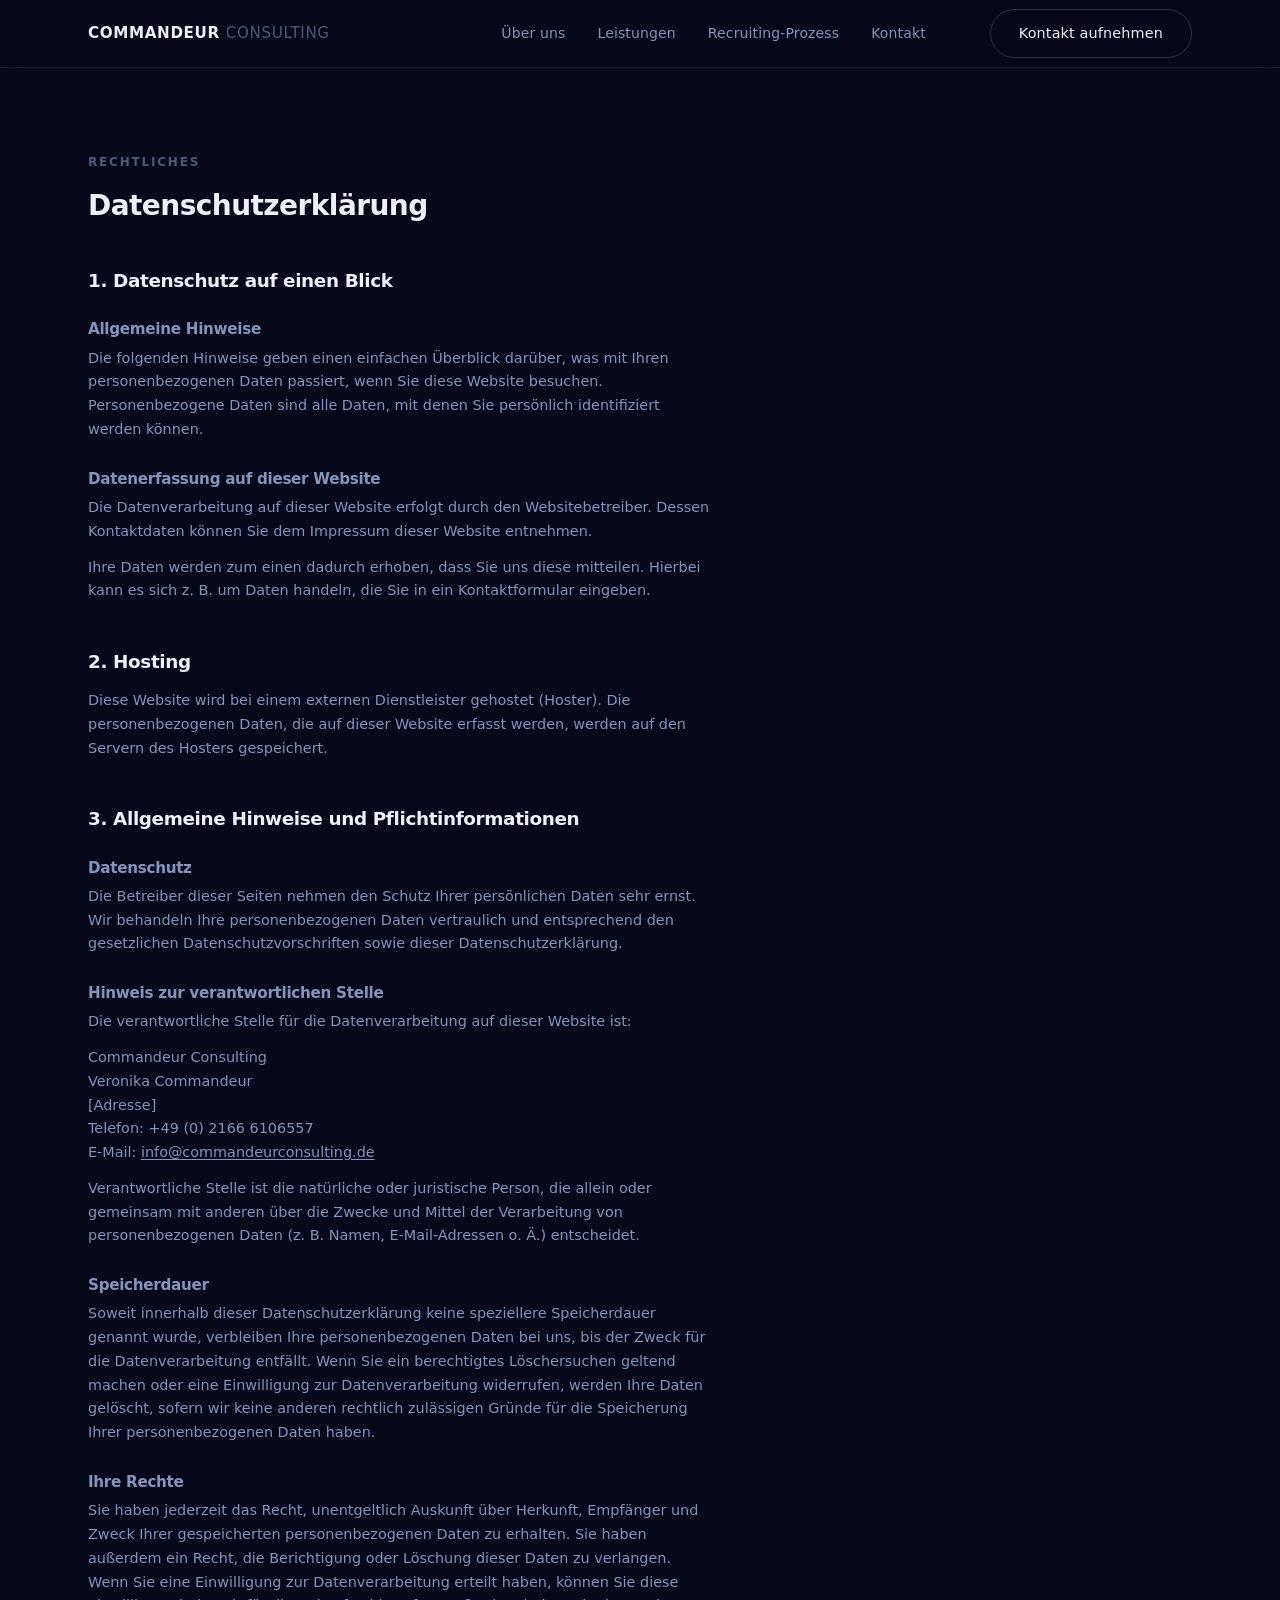
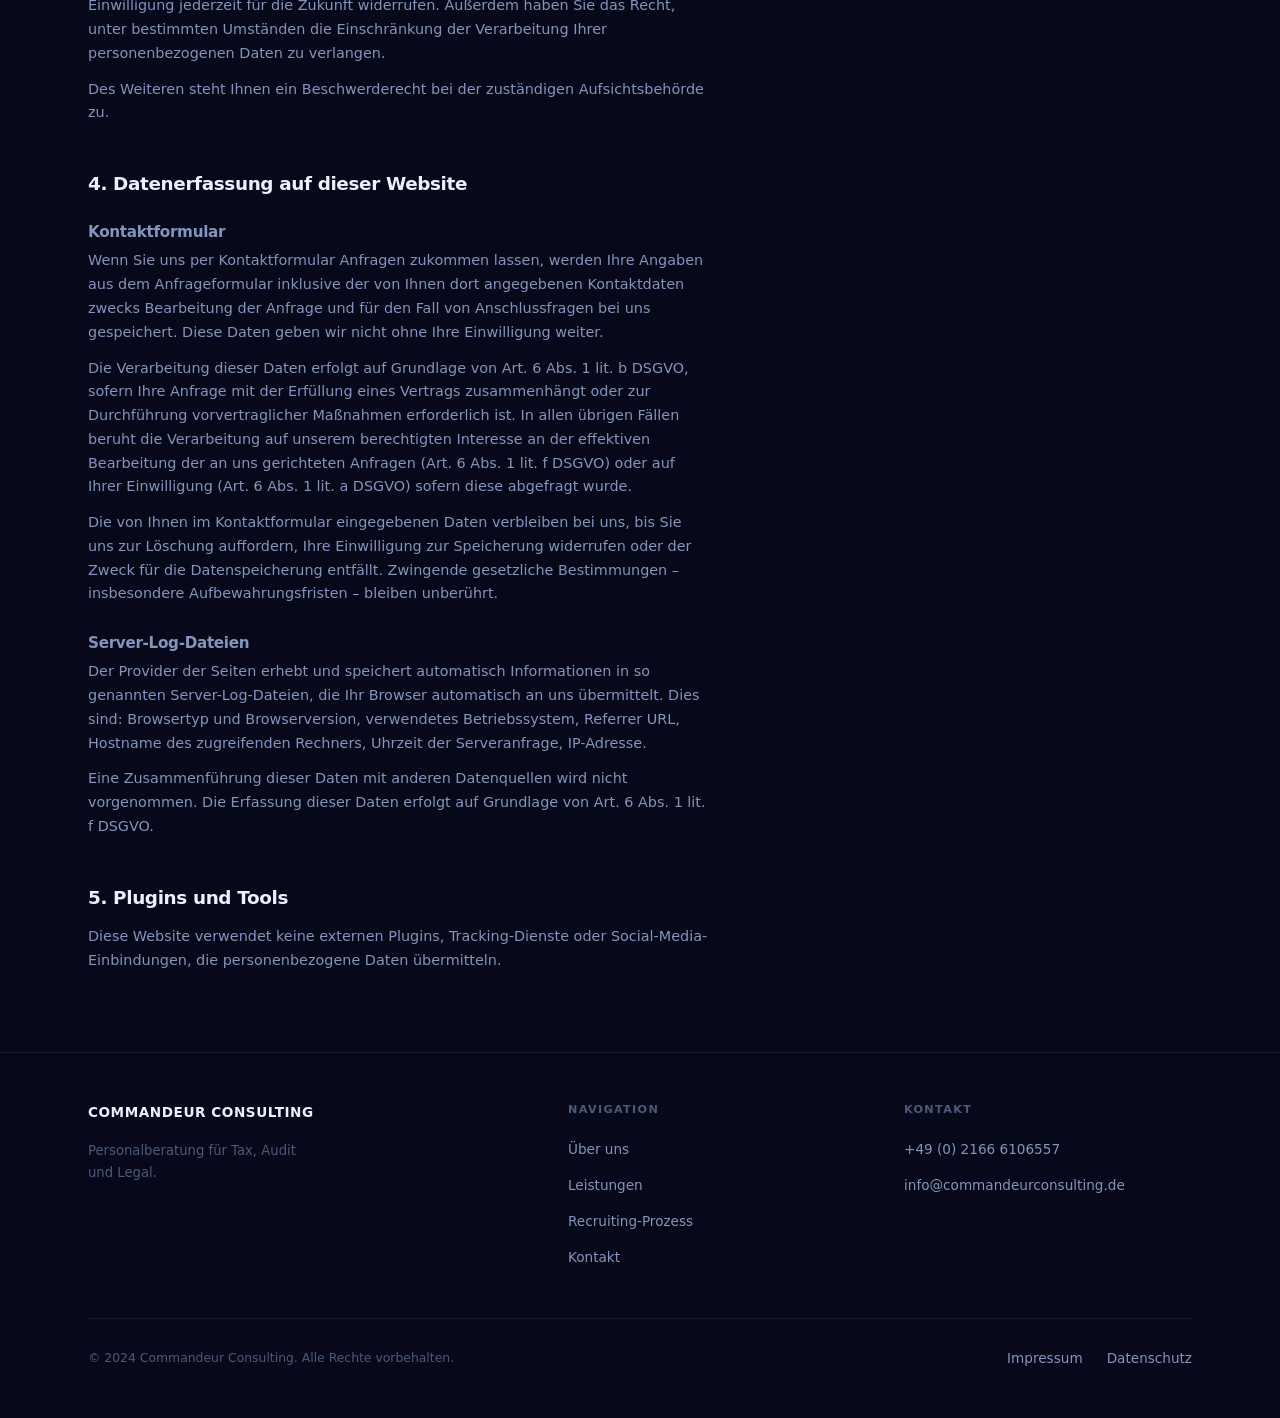
==== pages/datenschutz.html @ 9d3aeefb "build block 1 static website base" ====
<!DOCTYPE html>
<html lang="de">
<head>
  <meta charset="UTF-8">
  <meta name="viewport" content="width=device-width, initial-scale=1.0">
  <title>Datenschutzerklärung – Commandeur Consulting</title>
  <link rel="stylesheet" href="../frontend/css/styles.css">
</head>
<body>

  <!-- Header -->
  <header class="header">
    <div class="container header__inner">
      <a href="../frontend/index.html" class="header__logo">Commandeur <span>Consulting</span></a>
      <nav class="nav" aria-label="Hauptnavigation">
        <ul class="nav__list">
          <li><a href="ueber-uns.html" class="nav__link">Über uns</a></li>
          <li><a href="leistungen.html" class="nav__link">Leistungen</a></li>
          <li><a href="recruiting-prozess.html" class="nav__link">Recruiting-Prozess</a></li>
          <li><a href="kontakt.html" class="nav__link">Kontakt</a></li>
        </ul>
        <a href="kontakt.html" class="btn btn--outline nav__cta">Kontakt aufnehmen</a>
      </nav>
      <button class="burger" aria-label="Navigation öffnen" aria-expanded="false">
        <span class="burger__bar"></span>
        <span class="burger__bar"></span>
        <span class="burger__bar"></span>
      </button>
    </div>
  </header>

  <!-- Mobile Navigation -->
  <div class="mobile-nav" aria-hidden="true">
    <ul class="mobile-nav__list">
      <li><a href="ueber-uns.html" class="mobile-nav__link">Über uns</a></li>
      <li><a href="leistungen.html" class="mobile-nav__link">Leistungen</a></li>
      <li><a href="recruiting-prozess.html" class="mobile-nav__link">Recruiting-Prozess</a></li>
      <li><a href="kontakt.html" class="mobile-nav__link">Kontakt</a></li>
    </ul>
    <a href="kontakt.html" class="btn btn--outline mobile-nav__cta">Kontakt aufnehmen</a>
  </div>

  <main>
    <div class="container">
      <div class="legal-content">
        <span class="kicker">Rechtliches</span>
        <h1 style="font-size: 1.75rem; margin-bottom: var(--sp-lg);">Datenschutzerklärung</h1>

        <h2>1. Datenschutz auf einen Blick</h2>

        <h3>Allgemeine Hinweise</h3>
        <p>Die folgenden Hinweise geben einen einfachen Überblick darüber, was mit Ihren personenbezogenen Daten passiert, wenn Sie diese Website besuchen. Personenbezogene Daten sind alle Daten, mit denen Sie persönlich identifiziert werden können.</p>

        <h3>Datenerfassung auf dieser Website</h3>
        <p>Die Datenverarbeitung auf dieser Website erfolgt durch den Websitebetreiber. Dessen Kontaktdaten können Sie dem Impressum dieser Website entnehmen.</p>
        <p>Ihre Daten werden zum einen dadurch erhoben, dass Sie uns diese mitteilen. Hierbei kann es sich z. B. um Daten handeln, die Sie in ein Kontaktformular eingeben.</p>

        <h2>2. Hosting</h2>
        <p>Diese Website wird bei einem externen Dienstleister gehostet (Hoster). Die personenbezogenen Daten, die auf dieser Website erfasst werden, werden auf den Servern des Hosters gespeichert.</p>

        <h2>3. Allgemeine Hinweise und Pflichtinformationen</h2>

        <h3>Datenschutz</h3>
        <p>Die Betreiber dieser Seiten nehmen den Schutz Ihrer persönlichen Daten sehr ernst. Wir behandeln Ihre personenbezogenen Daten vertraulich und entsprechend den gesetzlichen Datenschutzvorschriften sowie dieser Datenschutzerklärung.</p>

        <h3>Hinweis zur verantwortlichen Stelle</h3>
        <p>Die verantwortliche Stelle für die Datenverarbeitung auf dieser Website ist:</p>
        <p>Commandeur Consulting<br>
        Veronika Commandeur<br>
        [Adresse]<br>
        Telefon: +49 (0) 2166 6106557<br>
        E-Mail: <a href="mailto:info@commandeurconsulting.de">info@commandeurconsulting.de</a></p>
        <p>Verantwortliche Stelle ist die natürliche oder juristische Person, die allein oder gemeinsam mit anderen über die Zwecke und Mittel der Verarbeitung von personenbezogenen Daten (z. B. Namen, E-Mail-Adressen o. Ä.) entscheidet.</p>

        <h3>Speicherdauer</h3>
        <p>Soweit innerhalb dieser Datenschutzerklärung keine speziellere Speicherdauer genannt wurde, verbleiben Ihre personenbezogenen Daten bei uns, bis der Zweck für die Datenverarbeitung entfällt. Wenn Sie ein berechtigtes Löschersuchen geltend machen oder eine Einwilligung zur Datenverarbeitung widerrufen, werden Ihre Daten gelöscht, sofern wir keine anderen rechtlich zulässigen Gründe für die Speicherung Ihrer personenbezogenen Daten haben.</p>

        <h3>Ihre Rechte</h3>
        <p>Sie haben jederzeit das Recht, unentgeltlich Auskunft über Herkunft, Empfänger und Zweck Ihrer gespeicherten personenbezogenen Daten zu erhalten. Sie haben außerdem ein Recht, die Berichtigung oder Löschung dieser Daten zu verlangen. Wenn Sie eine Einwilligung zur Datenverarbeitung erteilt haben, können Sie diese Einwilligung jederzeit für die Zukunft widerrufen. Außerdem haben Sie das Recht, unter bestimmten Umständen die Einschränkung der Verarbeitung Ihrer personenbezogenen Daten zu verlangen.</p>
        <p>Des Weiteren steht Ihnen ein Beschwerderecht bei der zuständigen Aufsichtsbehörde zu.</p>

        <h2>4. Datenerfassung auf dieser Website</h2>

        <h3>Kontaktformular</h3>
        <p>Wenn Sie uns per Kontaktformular Anfragen zukommen lassen, werden Ihre Angaben aus dem Anfrageformular inklusive der von Ihnen dort angegebenen Kontaktdaten zwecks Bearbeitung der Anfrage und für den Fall von Anschlussfragen bei uns gespeichert. Diese Daten geben wir nicht ohne Ihre Einwilligung weiter.</p>
        <p>Die Verarbeitung dieser Daten erfolgt auf Grundlage von Art. 6 Abs. 1 lit. b DSGVO, sofern Ihre Anfrage mit der Erfüllung eines Vertrags zusammenhängt oder zur Durchführung vorvertraglicher Maßnahmen erforderlich ist. In allen übrigen Fällen beruht die Verarbeitung auf unserem berechtigten Interesse an der effektiven Bearbeitung der an uns gerichteten Anfragen (Art. 6 Abs. 1 lit. f DSGVO) oder auf Ihrer Einwilligung (Art. 6 Abs. 1 lit. a DSGVO) sofern diese abgefragt wurde.</p>
        <p>Die von Ihnen im Kontaktformular eingegebenen Daten verbleiben bei uns, bis Sie uns zur Löschung auffordern, Ihre Einwilligung zur Speicherung widerrufen oder der Zweck für die Datenspeicherung entfällt. Zwingende gesetzliche Bestimmungen – insbesondere Aufbewahrungsfristen – bleiben unberührt.</p>

        <h3>Server-Log-Dateien</h3>
        <p>Der Provider der Seiten erhebt und speichert automatisch Informationen in so genannten Server-Log-Dateien, die Ihr Browser automatisch an uns übermittelt. Dies sind: Browsertyp und Browserversion, verwendetes Betriebssystem, Referrer URL, Hostname des zugreifenden Rechners, Uhrzeit der Serveranfrage, IP-Adresse.</p>
        <p>Eine Zusammenführung dieser Daten mit anderen Datenquellen wird nicht vorgenommen. Die Erfassung dieser Daten erfolgt auf Grundlage von Art. 6 Abs. 1 lit. f DSGVO.</p>

        <h2>5. Plugins und Tools</h2>
        <p>Diese Website verwendet keine externen Plugins, Tracking-Dienste oder Social-Media-Einbindungen, die personenbezogene Daten übermitteln.</p>
      </div>
    </div>
  </main>

  <!-- Footer -->
  <footer class="footer">
    <div class="container">
      <div class="footer__inner">
        <div>
          <span class="footer__brand">Commandeur Consulting</span>
          <p class="footer__tagline">Personalberatung für Tax, Audit und Legal.</p>
        </div>
        <div>
          <p class="footer__heading">Navigation</p>
          <ul class="footer__links">
            <li><a href="ueber-uns.html" class="footer__link">Über uns</a></li>
            <li><a href="leistungen.html" class="footer__link">Leistungen</a></li>
            <li><a href="recruiting-prozess.html" class="footer__link">Recruiting-Prozess</a></li>
            <li><a href="kontakt.html" class="footer__link">Kontakt</a></li>
          </ul>
        </div>
        <div>
          <p class="footer__heading">Kontakt</p>
          <ul class="footer__links">
            <li><a href="tel:+4921666106557" class="footer__link">+49 (0) 2166 6106557</a></li>
            <li><a href="mailto:info@commandeurconsulting.de" class="footer__link">info@commandeurconsulting.de</a></li>
          </ul>
        </div>
      </div>
      <div class="footer__bottom">
        <p class="footer__copy">&copy; 2024 Commandeur Consulting. Alle Rechte vorbehalten.</p>
        <nav class="footer__legal" aria-label="Rechtliches">
          <a href="impressum.html" class="footer__link">Impressum</a>
          <a href="datenschutz.html" class="footer__link">Datenschutz</a>
        </nav>
      </div>
    </div>
  </footer>

  <script src="../frontend/js/main.js"></script>
</body>
</html>
---- frontend/css/styles.css ----
/* ============================================================
   COMMANDEUR CONSULTING – Design System
   ============================================================ */

/* 1. Variables
   ============================================================ */
:root {
  /* Colors */
  --bg-base:       #07091a;
  --bg-surface:    #0c1025;
  --bg-elevated:   #111730;
  --border:        rgba(255, 255, 255, 0.07);
  --border-hover:  rgba(255, 255, 255, 0.16);
  --accent:        #1b3870;
  --accent-mid:    #22468a;
  --text-primary:  #ecf0fa;
  --text-secondary:#8494bb;
  --text-muted:    #4c5a7a;

  /* Typography */
  --font: -apple-system, BlinkMacSystemFont, 'Segoe UI', system-ui, Arial, sans-serif;

  /* Spacing */
  --sp-xs:   0.5rem;
  --sp-sm:   1rem;
  --sp-md:   1.75rem;
  --sp-lg:   3rem;
  --sp-xl:   5rem;
  --sp-2xl:  8rem;

  /* Layout */
  --container: 1160px;
  --header-h:  68px;

  /* Radius */
  --r-pill: 100px;
  --r-sm:   4px;
  --r-md:   8px;
  --r-lg:   14px;

  /* Transitions */
  --tr: 180ms ease;
}

/* 2. Reset
   ============================================================ */
*, *::before, *::after {
  box-sizing: border-box;
  margin: 0;
  padding: 0;
}

html {
  scroll-behavior: smooth;
  -webkit-text-size-adjust: 100%;
}

body {
  font-family: var(--font);
  font-size: 1rem;
  line-height: 1.65;
  background: var(--bg-base);
  color: var(--text-primary);
  -webkit-font-smoothing: antialiased;
  min-height: 100vh;
}

img, svg { display: block; max-width: 100%; }
a { color: inherit; text-decoration: none; }
ul, ol { list-style: none; }
button { cursor: pointer; font-family: inherit; }
input, textarea, select { font-family: inherit; }

/* 3. Typography
   ============================================================ */
h1, h2, h3, h4 {
  line-height: 1.2;
  font-weight: 600;
  letter-spacing: -0.02em;
  color: var(--text-primary);
}

h1 { font-size: clamp(2rem, 5vw, 3.25rem); }
h2 { font-size: clamp(1.5rem, 3.5vw, 2.25rem); }
h3 { font-size: clamp(1.1rem, 2vw, 1.35rem); }
h4 { font-size: 1rem; font-weight: 600; }

p {
  color: var(--text-secondary);
  max-width: 68ch;
}

.kicker {
  display: inline-block;
  font-size: 0.75rem;
  font-weight: 600;
  letter-spacing: 0.15em;
  text-transform: uppercase;
  color: var(--text-muted);
  margin-bottom: var(--sp-sm);
}

.lead {
  font-size: 1.1rem;
  line-height: 1.7;
  color: var(--text-secondary);
}

/* 4. Layout
   ============================================================ */
.container {
  width: 100%;
  max-width: var(--container);
  margin-inline: auto;
  padding-inline: var(--sp-md);
}

.section {
  padding-block: var(--sp-xl);
}

.section--lg {
  padding-block: var(--sp-2xl);
}

/* 5. Buttons
   ============================================================ */
.btn {
  display: inline-flex;
  align-items: center;
  gap: 0.5rem;
  padding: 0.75rem 1.75rem;
  border-radius: var(--r-pill);
  font-size: 0.9rem;
  font-weight: 500;
  letter-spacing: 0.01em;
  transition: background var(--tr), border-color var(--tr), color var(--tr), opacity var(--tr);
  white-space: nowrap;
}

.btn--primary {
  background: var(--text-primary);
  color: var(--bg-base);
  border: 1px solid transparent;
}

.btn--primary:hover {
  background: #fff;
  opacity: 0.9;
}

.btn--outline {
  background: transparent;
  color: var(--text-primary);
  border: 1px solid var(--border-hover);
}

.btn--outline:hover {
  border-color: var(--text-primary);
  background: rgba(255, 255, 255, 0.04);
}

/* 6. Header & Navigation
   ============================================================ */
.header {
  position: sticky;
  top: 0;
  z-index: 100;
  height: var(--header-h);
  background: rgba(7, 9, 26, 0.92);
  backdrop-filter: blur(12px);
  -webkit-backdrop-filter: blur(12px);
  border-bottom: 1px solid var(--border);
}

.header__inner {
  display: flex;
  align-items: center;
  justify-content: space-between;
  height: 100%;
}

.header__logo {
  font-size: 0.95rem;
  font-weight: 600;
  letter-spacing: 0.04em;
  color: var(--text-primary);
  text-transform: uppercase;
  flex-shrink: 0;
}

.header__logo span {
  color: var(--text-muted);
  font-weight: 400;
}

.nav {
  display: flex;
  align-items: center;
  gap: var(--sp-lg);
}

.nav__list {
  display: flex;
  align-items: center;
  gap: 2rem;
}

.nav__link {
  font-size: 0.875rem;
  font-weight: 400;
  color: var(--text-secondary);
  letter-spacing: 0.01em;
  transition: color var(--tr);
}

.nav__link:hover,
.nav__link.active {
  color: var(--text-primary);
}

.nav__cta {
  margin-left: var(--sp-sm);
}

/* 7. Burger Menu
   ============================================================ */
.burger {
  display: none;
  flex-direction: column;
  justify-content: center;
  align-items: center;
  gap: 5px;
  width: 40px;
  height: 40px;
  background: none;
  border: none;
  padding: 0;
  z-index: 110;
}

.burger__bar {
  display: block;
  width: 22px;
  height: 1.5px;
  background: var(--text-primary);
  transition: transform var(--tr), opacity var(--tr);
  transform-origin: center;
}

.burger.is-open .burger__bar:nth-child(1) {
  transform: translateY(6.5px) rotate(45deg);
}
.burger.is-open .burger__bar:nth-child(2) {
  opacity: 0;
}
.burger.is-open .burger__bar:nth-child(3) {
  transform: translateY(-6.5px) rotate(-45deg);
}

/* Mobile overlay nav */
.mobile-nav {
  display: none;
  position: fixed;
  inset: 0;
  z-index: 105;
  background: var(--bg-base);
  padding-top: var(--header-h);
  flex-direction: column;
  align-items: center;
  justify-content: center;
  gap: var(--sp-md);
}

.mobile-nav.is-open {
  display: flex;
}

.mobile-nav__list {
  display: flex;
  flex-direction: column;
  align-items: center;
  gap: var(--sp-md);
}

.mobile-nav__link {
  font-size: 1.5rem;
  font-weight: 500;
  color: var(--text-secondary);
  letter-spacing: -0.01em;
  transition: color var(--tr);
}

.mobile-nav__link:hover {
  color: var(--text-primary);
}

.mobile-nav__cta {
  margin-top: var(--sp-md);
}

/* 8. Hero
   ============================================================ */
.hero {
  padding-block: var(--sp-2xl);
}

.hero__inner {
  max-width: 860px;
}

.hero__h1 {
  margin-bottom: var(--sp-md);
}

.hero__text {
  margin-bottom: var(--sp-lg);
  font-size: 1.05rem;
  line-height: 1.75;
}

.hero__actions {
  display: flex;
  flex-wrap: wrap;
  gap: var(--sp-sm);
}

/* Hero – page variant (smaller) */
.hero--page {
  padding-block: var(--sp-xl);
  border-bottom: 1px solid var(--border);
}

.hero--page .hero__h1 {
  font-size: clamp(1.75rem, 4vw, 2.75rem);
}

/* 9. Cards
   ============================================================ */
.cards {
  display: grid;
  grid-template-columns: repeat(auto-fit, minmax(240px, 1fr));
  gap: 1.25rem;
}

.card {
  background: var(--bg-surface);
  border: 1px solid var(--border);
  border-radius: var(--r-lg);
  padding: var(--sp-md) var(--sp-md) calc(var(--sp-md) + 0.5rem);
  transition: border-color var(--tr), background var(--tr);
}

.card:hover {
  border-color: var(--border-hover);
  background: var(--bg-elevated);
}

.card__label {
  font-size: 0.7rem;
  font-weight: 700;
  letter-spacing: 0.15em;
  text-transform: uppercase;
  color: var(--text-muted);
  margin-bottom: 0.75rem;
}

.card__title {
  font-size: 1.05rem;
  font-weight: 600;
  color: var(--text-primary);
  line-height: 1.3;
}

.card__text {
  margin-top: 0.6rem;
  font-size: 0.875rem;
  color: var(--text-secondary);
  max-width: none;
}

/* 10. Statement / Explain Block
   ============================================================ */
.statement {
  background: var(--bg-surface);
  border-top: 1px solid var(--border);
  border-bottom: 1px solid var(--border);
}

.statement__inner {
  max-width: 780px;
}

.statement__quote {
  font-size: clamp(1.15rem, 2.5vw, 1.5rem);
  line-height: 1.65;
  font-weight: 400;
  color: var(--text-secondary);
  border-left: 2px solid var(--accent-mid);
  padding-left: var(--sp-md);
}

/* 11. Contact / Form Section
   ============================================================ */
.contact-section {
  background: var(--bg-surface);
  border-top: 1px solid var(--border);
}

.contact-grid {
  display: grid;
  grid-template-columns: 1fr 1.6fr;
  gap: var(--sp-xl);
  align-items: start;
}

.contact-info__heading {
  margin-bottom: var(--sp-sm);
}

.contact-info__text {
  margin-bottom: var(--sp-lg);
}

.contact-data {
  display: flex;
  flex-direction: column;
  gap: 0.75rem;
  margin-bottom: var(--sp-lg);
}

.contact-data__item {
  display: flex;
  flex-direction: column;
  gap: 0.2rem;
}

.contact-data__label {
  font-size: 0.7rem;
  font-weight: 700;
  letter-spacing: 0.12em;
  text-transform: uppercase;
  color: var(--text-muted);
}

.contact-data__value {
  font-size: 0.95rem;
  color: var(--text-secondary);
}

.contact-data__value a:hover {
  color: var(--text-primary);
}

/* 12. Form
   ============================================================ */
.form {
  display: flex;
  flex-direction: column;
  gap: 1rem;
}

.form__row {
  display: grid;
  grid-template-columns: 1fr 1fr;
  gap: 1rem;
}

.form__group {
  display: flex;
  flex-direction: column;
  gap: 0.35rem;
}

.form__label {
  font-size: 0.8rem;
  font-weight: 500;
  color: var(--text-muted);
  letter-spacing: 0.03em;
}

.form__label .req {
  color: var(--text-muted);
  margin-left: 2px;
}

.form__input,
.form__select,
.form__textarea {
  background: var(--bg-elevated);
  border: 1px solid var(--border);
  border-radius: var(--r-md);
  padding: 0.7rem 0.9rem;
  color: var(--text-primary);
  font-size: 0.9rem;
  transition: border-color var(--tr), background var(--tr);
  outline: none;
  width: 100%;
}

.form__input::placeholder,
.form__textarea::placeholder {
  color: var(--text-muted);
}

.form__input:focus,
.form__select:focus,
.form__textarea:focus {
  border-color: var(--border-hover);
  background: var(--bg-surface);
}

.form__input.error,
.form__select.error,
.form__textarea.error {
  border-color: rgba(220, 80, 80, 0.5);
}

.form__select {
  appearance: none;
  -webkit-appearance: none;
  background-image: url("data:image/svg+xml,%3Csvg xmlns='http://www.w3.org/2000/svg' width='12' height='8' viewBox='0 0 12 8'%3E%3Cpath d='M1 1l5 5 5-5' stroke='%234c5a7a' stroke-width='1.5' fill='none' stroke-linecap='round'/%3E%3C/svg%3E");
  background-repeat: no-repeat;
  background-position: right 0.9rem center;
  padding-right: 2.2rem;
  cursor: pointer;
}

.form__select option {
  background: var(--bg-elevated);
  color: var(--text-primary);
}

.form__textarea {
  resize: vertical;
  min-height: 130px;
}

.form__file-wrapper {
  position: relative;
}

.form__file-label {
  display: flex;
  align-items: center;
  gap: 0.6rem;
  background: var(--bg-elevated);
  border: 1px solid var(--border);
  border-radius: var(--r-md);
  padding: 0.7rem 0.9rem;
  font-size: 0.875rem;
  color: var(--text-muted);
  cursor: pointer;
  transition: border-color var(--tr);
}

.form__file-label:hover {
  border-color: var(--border-hover);
  color: var(--text-secondary);
}

.form__file {
  position: absolute;
  inset: 0;
  opacity: 0;
  cursor: pointer;
  width: 100%;
}

.form__file-name {
  font-size: 0.8rem;
  color: var(--text-muted);
  margin-top: 0.3rem;
  padding-left: 0.2rem;
}

.form__checkbox-group {
  display: flex;
  align-items: flex-start;
  gap: 0.75rem;
}

.form__checkbox {
  width: 16px;
  height: 16px;
  flex-shrink: 0;
  margin-top: 2px;
  accent-color: var(--accent-mid);
  cursor: pointer;
}

.form__checkbox-label {
  font-size: 0.825rem;
  color: var(--text-muted);
  line-height: 1.5;
}

.form__checkbox-label a {
  color: var(--text-secondary);
  text-decoration: underline;
  text-underline-offset: 2px;
}

.form__checkbox-label a:hover {
  color: var(--text-primary);
}

.form__error-msg {
  font-size: 0.75rem;
  color: rgba(220, 80, 80, 0.85);
  display: none;
}

.form__error-msg.visible {
  display: block;
}

.form__submit {
  align-self: flex-start;
  margin-top: 0.5rem;
}

/* 13. Footer
   ============================================================ */
.footer {
  border-top: 1px solid var(--border);
  padding-block: var(--sp-lg);
}

.footer__inner {
  display: grid;
  grid-template-columns: 1.5fr 1fr 1fr;
  gap: var(--sp-lg);
  padding-bottom: var(--sp-lg);
  border-bottom: 1px solid var(--border);
}

.footer__brand {
  font-size: 0.85rem;
  font-weight: 600;
  letter-spacing: 0.04em;
  text-transform: uppercase;
  color: var(--text-primary);
  margin-bottom: var(--sp-sm);
  display: block;
}

.footer__tagline {
  font-size: 0.825rem;
  color: var(--text-muted);
  max-width: 28ch;
}

.footer__heading {
  font-size: 0.7rem;
  font-weight: 700;
  letter-spacing: 0.12em;
  text-transform: uppercase;
  color: var(--text-muted);
  margin-bottom: 1rem;
}

.footer__links {
  display: flex;
  flex-direction: column;
  gap: 0.6rem;
}

.footer__link {
  font-size: 0.85rem;
  color: var(--text-secondary);
  transition: color var(--tr);
}

.footer__link:hover {
  color: var(--text-primary);
}

.footer__bottom {
  display: flex;
  align-items: center;
  justify-content: space-between;
  flex-wrap: wrap;
  gap: var(--sp-sm);
  padding-top: var(--sp-md);
}

.footer__copy {
  font-size: 0.775rem;
  color: var(--text-muted);
  max-width: none;
}

.footer__legal {
  display: flex;
  gap: 1.5rem;
}

/* 14. Page sections
   ============================================================ */

/* Über uns */
.about-statement {
  padding: var(--sp-xl) 0;
  border-bottom: 1px solid var(--border);
}

.about-statement__text {
  font-size: clamp(1.15rem, 2vw, 1.4rem);
  font-weight: 400;
  color: var(--text-secondary);
  line-height: 1.7;
  max-width: 72ch;
  border-left: 2px solid var(--accent-mid);
  padding-left: var(--sp-md);
}

.about-principles {
  display: grid;
  grid-template-columns: repeat(auto-fit, minmax(180px, 1fr));
  gap: 1px;
  background: var(--border);
  border: 1px solid var(--border);
  border-radius: var(--r-lg);
  overflow: hidden;
  margin-top: var(--sp-lg);
}

.principle {
  background: var(--bg-surface);
  padding: var(--sp-md);
  transition: background var(--tr);
}

.principle:hover {
  background: var(--bg-elevated);
}

.principle__num {
  font-size: 0.7rem;
  font-weight: 700;
  letter-spacing: 0.1em;
  color: var(--text-muted);
  margin-bottom: 0.5rem;
}

.principle__title {
  font-size: 0.95rem;
  font-weight: 600;
  color: var(--text-primary);
}

.about-person {
  display: grid;
  grid-template-columns: 1fr 1fr;
  gap: var(--sp-xl);
  align-items: center;
}

.about-closing {
  background: var(--bg-surface);
  border-top: 1px solid var(--border);
  border-bottom: 1px solid var(--border);
  padding-block: var(--sp-xl);
  text-align: center;
}

.about-closing__quote {
  font-size: clamp(1.3rem, 2.5vw, 1.75rem);
  font-weight: 500;
  color: var(--text-secondary);
  font-style: italic;
  letter-spacing: -0.01em;
}

/* Leistungen */
.leistungen-intro {
  border-bottom: 1px solid var(--border);
  padding-bottom: var(--sp-xl);
}

.leistungen-leit {
  display: grid;
  grid-template-columns: repeat(3, 1fr);
  gap: 1.25rem;
  margin-top: var(--sp-lg);
}

.leit-card {
  background: var(--bg-elevated);
  border: 1px solid var(--border);
  border-radius: var(--r-lg);
  padding: var(--sp-md);
}

.leit-card__num {
  font-size: 0.7rem;
  font-weight: 700;
  letter-spacing: 0.15em;
  text-transform: uppercase;
  color: var(--text-muted);
  margin-bottom: 0.75rem;
}

.leit-card__title {
  font-size: 1rem;
  font-weight: 600;
  color: var(--text-primary);
}

.leistungen-detail {
  border-bottom: 1px solid var(--border);
  padding-block: var(--sp-xl);
}

.detail-block {
  display: grid;
  grid-template-columns: 280px 1fr;
  gap: var(--sp-lg);
  padding-block: var(--sp-lg);
  border-bottom: 1px solid var(--border);
}

.detail-block:first-child {
  padding-top: 0;
}

.detail-block:last-child {
  border-bottom: none;
  padding-bottom: 0;
}

.detail-block__title {
  font-size: 1rem;
  font-weight: 600;
  color: var(--text-primary);
}

.detail-block__text {
  font-size: 0.9rem;
  color: var(--text-secondary);
  line-height: 1.7;
}

/* Recruiting process */
.process-list {
  display: flex;
  flex-direction: column;
  gap: 0;
  margin-top: var(--sp-lg);
}

.process-step {
  display: grid;
  grid-template-columns: 80px 1fr;
  gap: var(--sp-md);
  padding-block: var(--sp-md);
  border-bottom: 1px solid var(--border);
  transition: background var(--tr);
}

.process-step:first-child {
  border-top: 1px solid var(--border);
}

.process-step:hover {
  background: rgba(255,255,255,0.015);
}

.process-step__num {
  font-size: 2rem;
  font-weight: 700;
  color: var(--bg-elevated);
  letter-spacing: -0.05em;
  line-height: 1;
  padding-top: 0.2rem;
}

.process-step__title {
  font-size: 1rem;
  font-weight: 600;
  color: var(--text-primary);
  margin-bottom: 0.3rem;
}

.process-step__text {
  font-size: 0.875rem;
  color: var(--text-secondary);
}

/* CTA section */
.cta-section {
  border-top: 1px solid var(--border);
  padding-block: var(--sp-xl);
  text-align: center;
}

.cta-section__heading {
  margin-bottom: var(--sp-md);
}

.cta-section__text {
  margin: 0 auto var(--sp-lg);
  font-size: 1rem;
}

/* 15. Legal pages
   ============================================================ */
.legal-content {
  max-width: 740px;
  padding-block: var(--sp-xl);
}

.legal-content h2 {
  font-size: 1.15rem;
  font-weight: 600;
  margin-top: var(--sp-lg);
  margin-bottom: var(--sp-sm);
  color: var(--text-primary);
}

.legal-content h2:first-child {
  margin-top: 0;
}

.legal-content h3 {
  font-size: 0.95rem;
  font-weight: 600;
  margin-top: var(--sp-md);
  margin-bottom: 0.5rem;
  color: var(--text-secondary);
}

.legal-content p {
  font-size: 0.9rem;
  color: var(--text-secondary);
  margin-bottom: 0.75rem;
}

.legal-content p:last-child {
  margin-bottom: 0;
}

.legal-content a {
  color: var(--text-secondary);
  text-decoration: underline;
  text-underline-offset: 2px;
}

.legal-content a:hover {
  color: var(--text-primary);
}

/* 16. Utilities
   ============================================================ */
.divider {
  height: 1px;
  background: var(--border);
  border: none;
  margin: 0;
}

.text-muted { color: var(--text-muted); }
.text-secondary { color: var(--text-secondary); }
.mt-sm { margin-top: var(--sp-sm); }
.mt-md { margin-top: var(--sp-md); }
.mt-lg { margin-top: var(--sp-lg); }

/* 17. Responsive
   ============================================================ */
@media (max-width: 900px) {
  .nav__list,
  .nav__cta {
    display: none;
  }

  .burger {
    display: flex;
  }

  .contact-grid {
    grid-template-columns: 1fr;
    gap: var(--sp-lg);
  }

  .footer__inner {
    grid-template-columns: 1fr 1fr;
  }

  .footer__inner > *:first-child {
    grid-column: 1 / -1;
  }

  .leistungen-leit {
    grid-template-columns: 1fr;
  }

  .about-person {
    grid-template-columns: 1fr;
  }

  .detail-block {
    grid-template-columns: 1fr;
    gap: var(--sp-sm);
  }
}

@media (max-width: 640px) {
  :root {
    --sp-xl:  3.5rem;
    --sp-2xl: 5rem;
  }

  .cards {
    grid-template-columns: 1fr;
  }

  .form__row {
    grid-template-columns: 1fr;
  }

  .footer__inner {
    grid-template-columns: 1fr;
  }

  .footer__inner > *:first-child {
    grid-column: auto;
  }

  .footer__bottom {
    flex-direction: column;
    align-items: flex-start;
  }

  .about-principles {
    grid-template-columns: 1fr 1fr;
  }

  .process-step {
    grid-template-columns: 56px 1fr;
  }

  .process-step__num {
    font-size: 1.5rem;
  }

  .cta-section {
    text-align: left;
  }

  .cta-section__text {
    margin-inline: 0;
  }
}
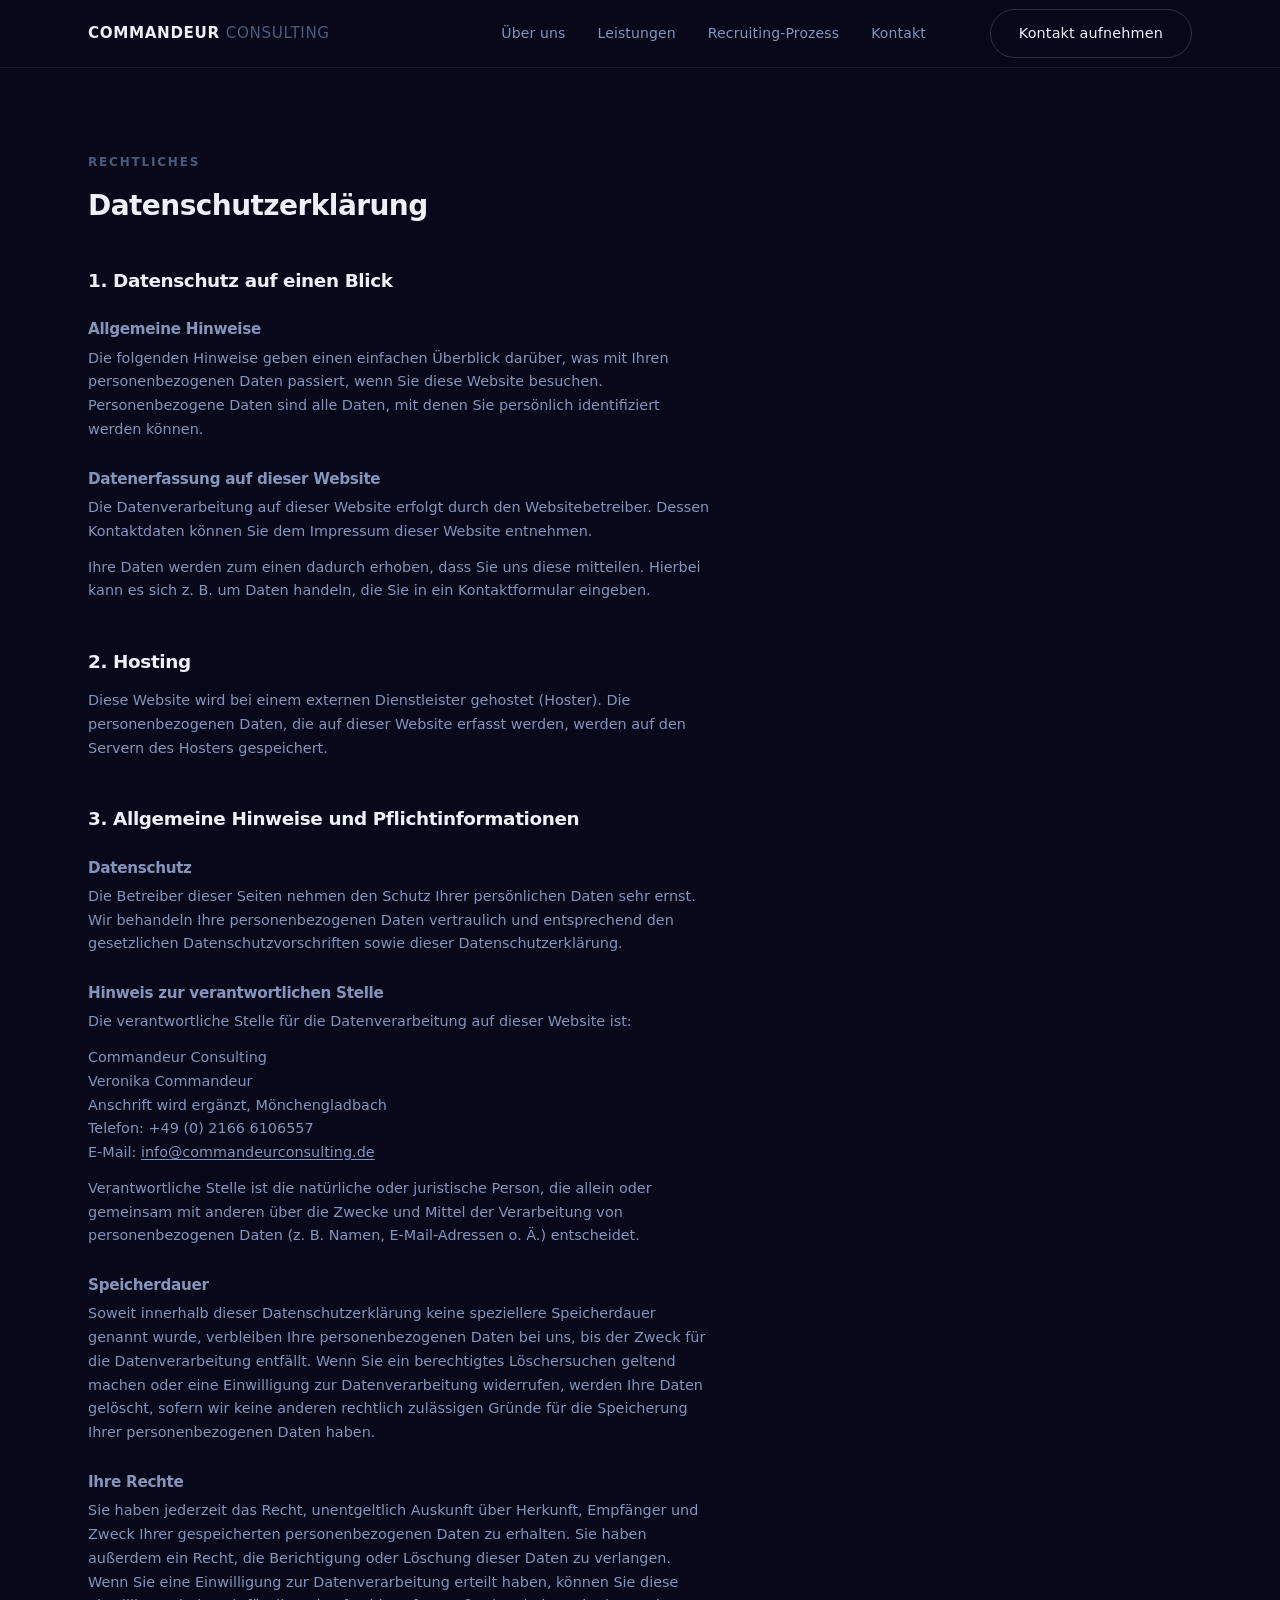
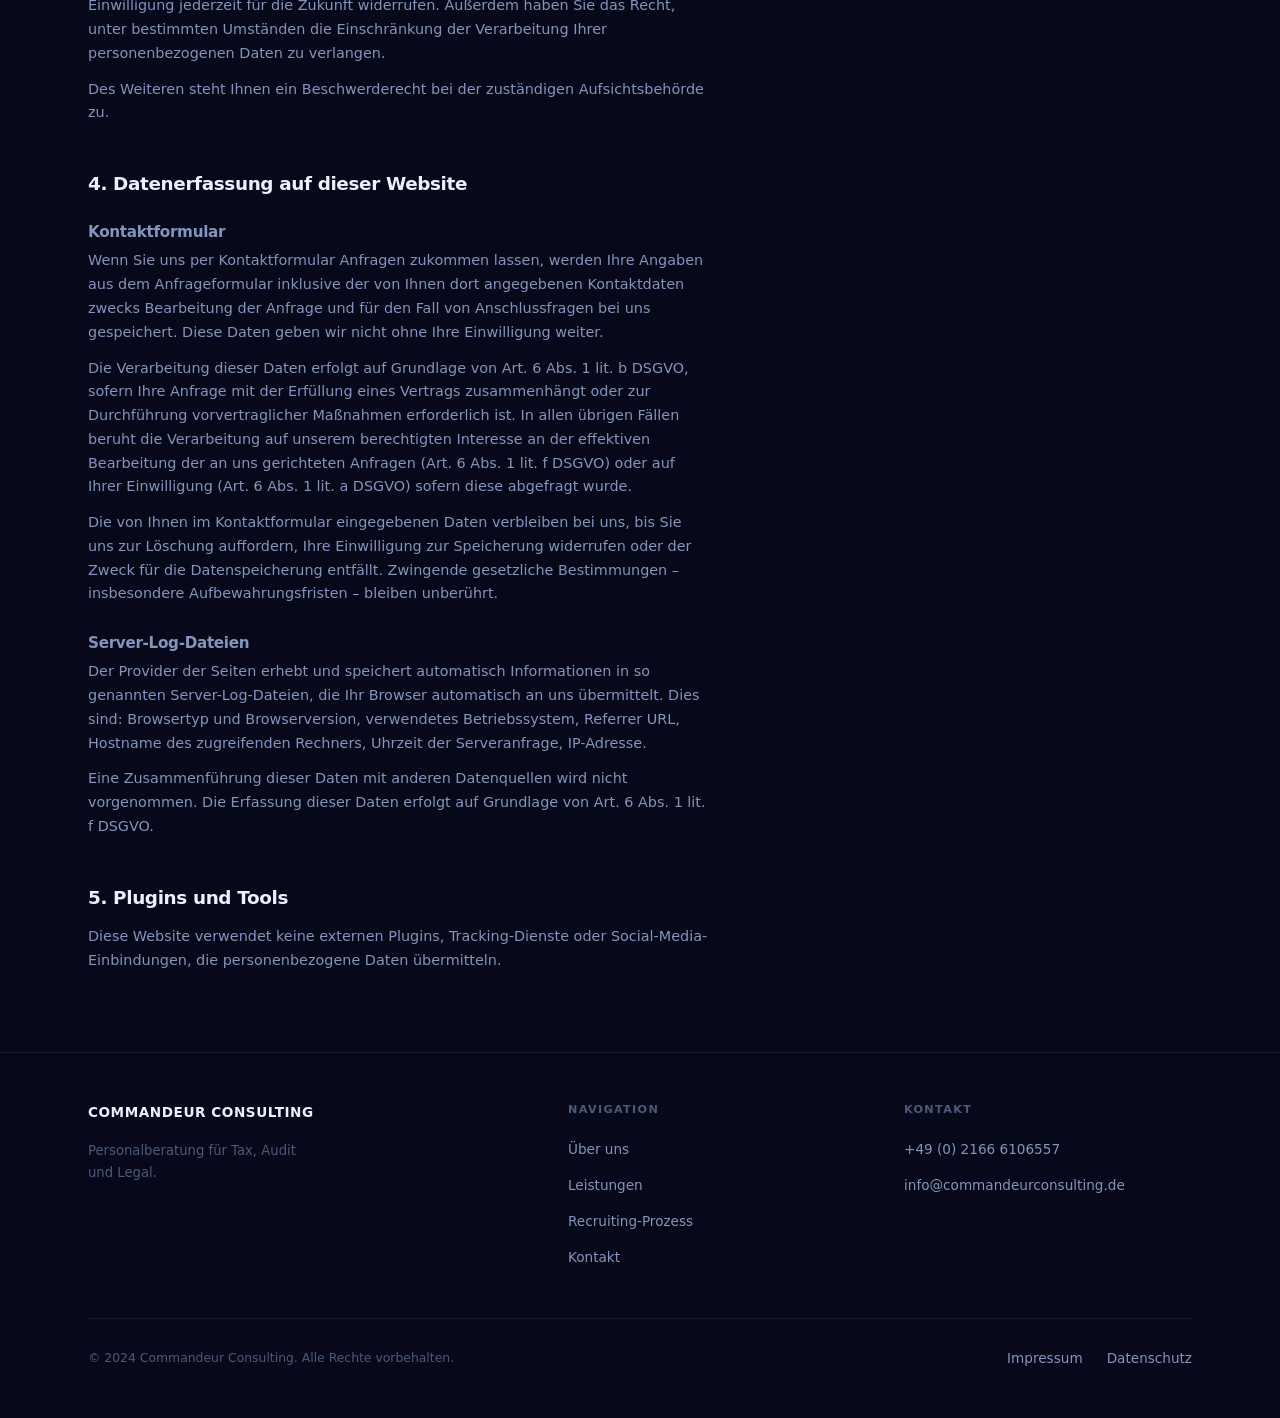
==== commit b97d3b95: "fix legal pages and remove unused legacy assets" ====
--- a/pages/datenschutz.html
+++ b/pages/datenschutz.html
@@ -44,7 +44,7 @@
     <div class="container">
       <div class="legal-content">
         <span class="kicker">Rechtliches</span>
-        <h1 style="font-size: 1.75rem; margin-bottom: var(--sp-lg);">Datenschutzerklärung</h1>
+        <h1>Datenschutzerklärung</h1>
 
         <h2>1. Datenschutz auf einen Blick</h2>
 
@@ -67,7 +67,7 @@
         <p>Die verantwortliche Stelle für die Datenverarbeitung auf dieser Website ist:</p>
         <p>Commandeur Consulting<br>
         Veronika Commandeur<br>
-        [Adresse]<br>
+        Anschrift wird ergänzt, Mönchengladbach<br>
         Telefon: +49 (0) 2166 6106557<br>
         E-Mail: <a href="mailto:info@commandeurconsulting.de">info@commandeurconsulting.de</a></p>
         <p>Verantwortliche Stelle ist die natürliche oder juristische Person, die allein oder gemeinsam mit anderen über die Zwecke und Mittel der Verarbeitung von personenbezogenen Daten (z. B. Namen, E-Mail-Adressen o. Ä.) entscheidet.</p>
--- a/frontend/css/styles.css
+++ b/frontend/css/styles.css
@@ -911,6 +911,11 @@
   padding-block: var(--sp-xl);
 }
 
+.legal-content h1 {
+  font-size: 1.75rem;
+  margin-bottom: var(--sp-lg);
+}
+
 .legal-content h2 {
   font-size: 1.15rem;
   font-weight: 600;
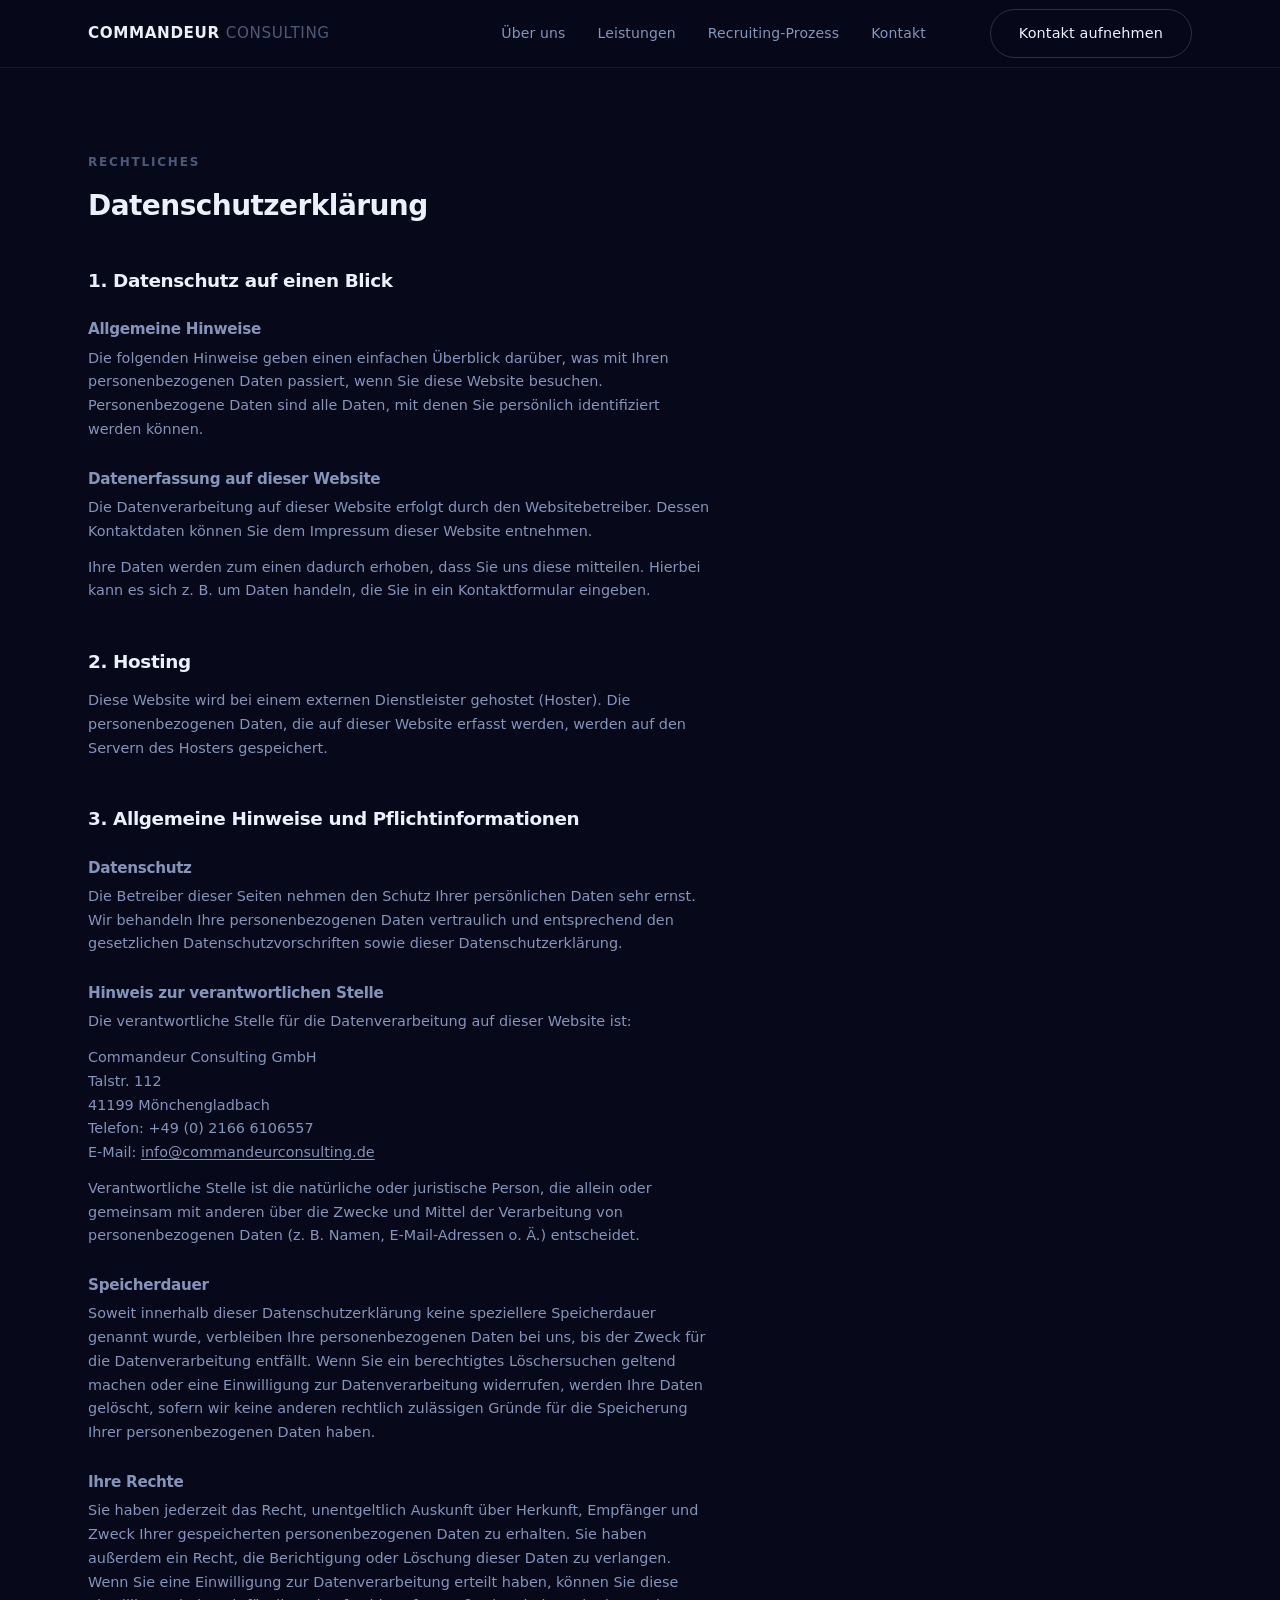
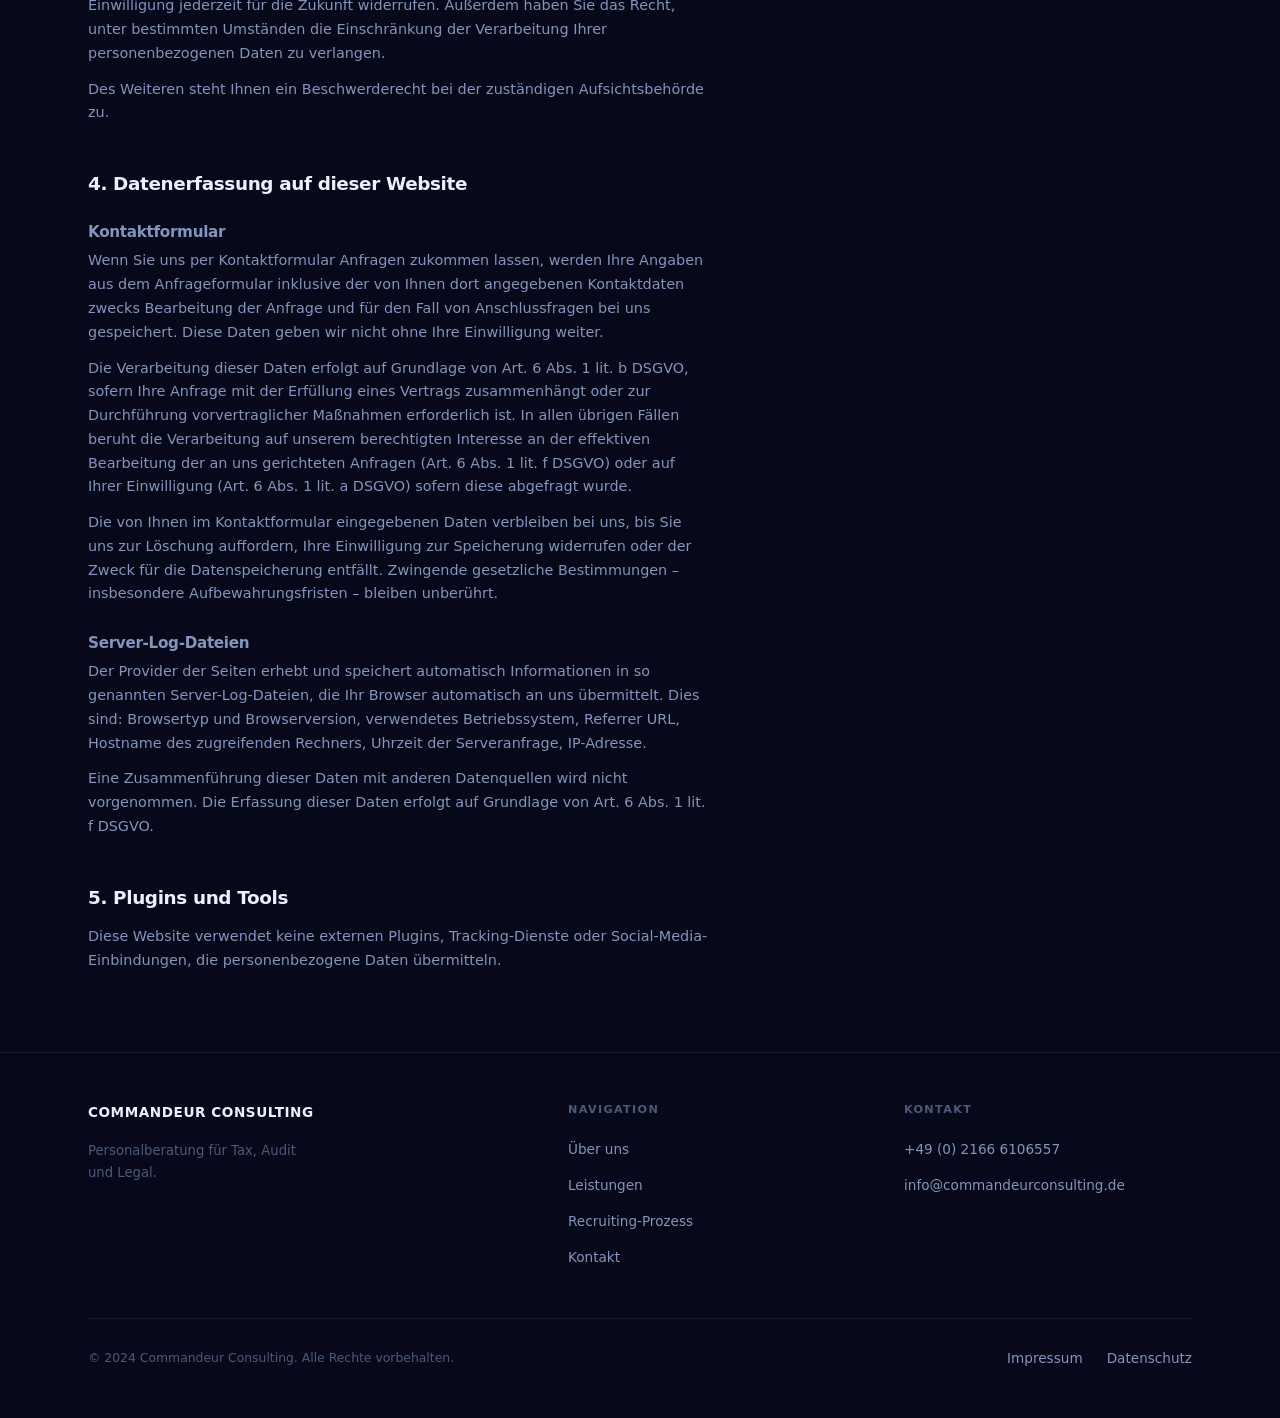
==== commit 1bb70de1: "finalize legal company details" ====
--- a/pages/datenschutz.html
+++ b/pages/datenschutz.html
@@ -65,9 +65,9 @@
 
         <h3>Hinweis zur verantwortlichen Stelle</h3>
         <p>Die verantwortliche Stelle für die Datenverarbeitung auf dieser Website ist:</p>
-        <p>Commandeur Consulting<br>
-        Veronika Commandeur<br>
-        Anschrift wird ergänzt, Mönchengladbach<br>
+        <p>Commandeur Consulting GmbH<br>
+        Talstr. 112<br>
+        41199 Mönchengladbach<br>
         Telefon: +49 (0) 2166 6106557<br>
         E-Mail: <a href="mailto:info@commandeurconsulting.de">info@commandeurconsulting.de</a></p>
         <p>Verantwortliche Stelle ist die natürliche oder juristische Person, die allein oder gemeinsam mit anderen über die Zwecke und Mittel der Verarbeitung von personenbezogenen Daten (z. B. Namen, E-Mail-Adressen o. Ä.) entscheidet.</p>
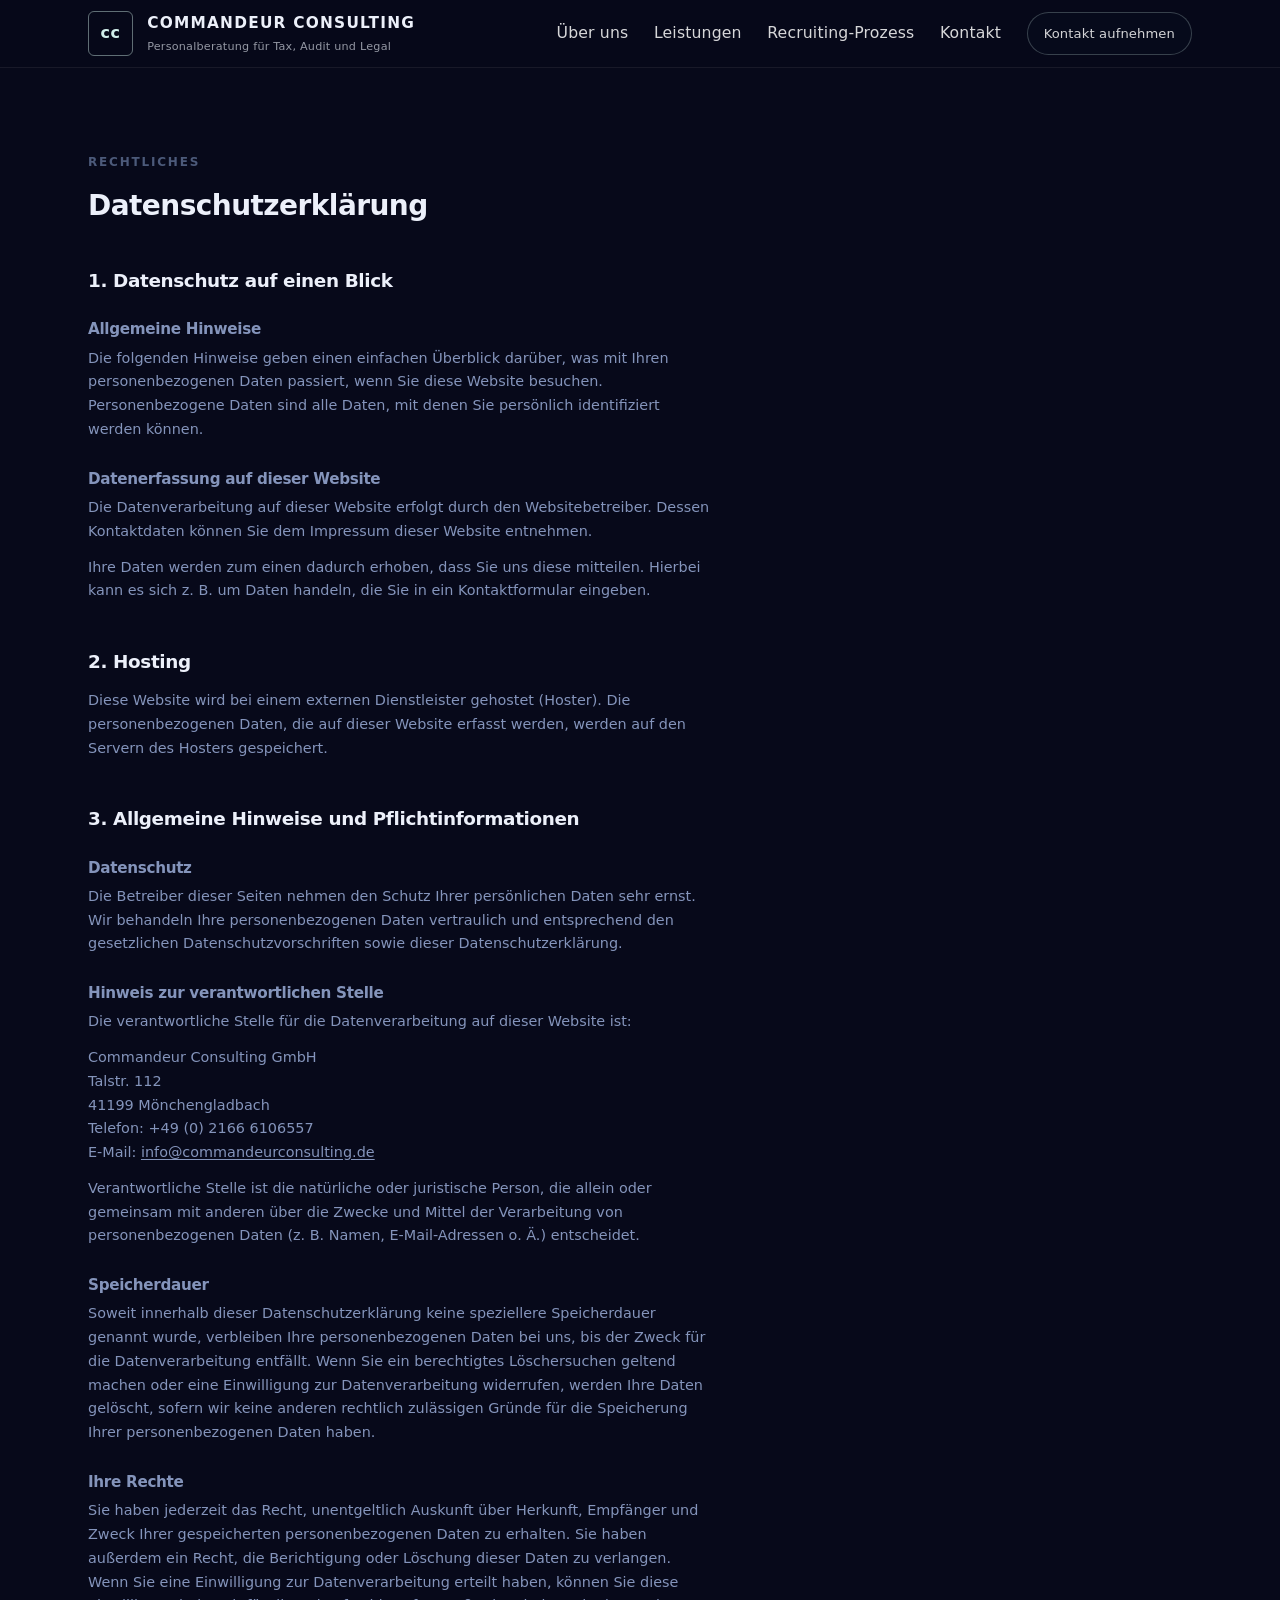
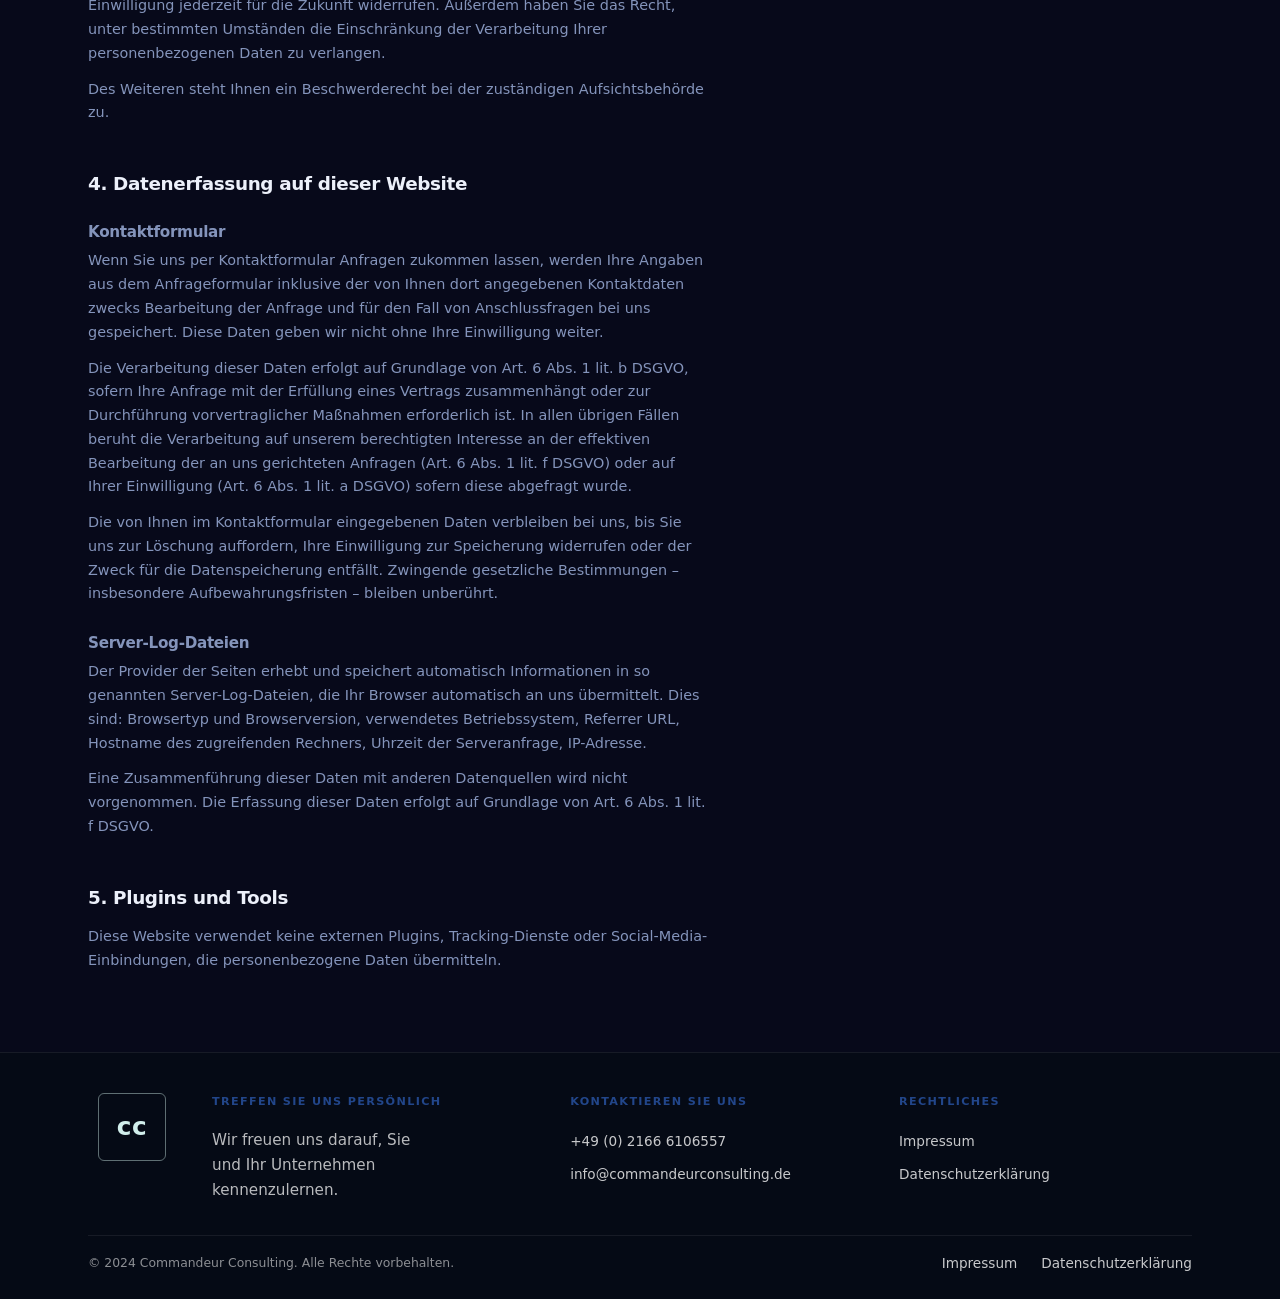
==== commit 04ef0eff: "sync global header and footer components" ====
--- a/pages/datenschutz.html
+++ b/pages/datenschutz.html
@@ -6,12 +6,18 @@
   <title>Datenschutzerklärung – Commandeur Consulting</title>
   <link rel="stylesheet" href="../frontend/css/styles.css">
 </head>
-<body>
+<body class="legal-page">
 
   <!-- Header -->
   <header class="header">
     <div class="container header__inner">
-      <a href="../frontend/index.html" class="header__logo">Commandeur <span>Consulting</span></a>
+      <a href="../frontend/index.html" class="header__logo" aria-label="Commandeur Consulting Startseite">
+        <span class="header__logo-mark" aria-hidden="true">cc</span>
+        <span class="header__logo-text">
+          <span class="header__logo-name">Commandeur Consulting</span>
+          <span class="header__logo-tag">Personalberatung für Tax, Audit und Legal</span>
+        </span>
+      </a>
       <nav class="nav" aria-label="Hauptnavigation">
         <ul class="nav__list">
           <li><a href="ueber-uns.html" class="nav__link">Über uns</a></li>
@@ -100,24 +106,25 @@
   <footer class="footer">
     <div class="container">
       <div class="footer__inner">
-        <div>
-          <span class="footer__brand">Commandeur Consulting</span>
-          <p class="footer__tagline">Personalberatung für Tax, Audit und Legal.</p>
+        <div class="footer__logo-block">
+          <span class="footer__mark" aria-hidden="true">cc</span>
         </div>
         <div>
-          <p class="footer__heading">Navigation</p>
+          <p class="footer__heading">Treffen Sie uns persönlich</p>
+          <p class="footer__text">Wir freuen uns darauf, Sie und Ihr Unternehmen kennenzulernen.</p>
+        </div>
+        <div>
+          <p class="footer__heading">Kontaktieren Sie uns</p>
           <ul class="footer__links">
-            <li><a href="ueber-uns.html" class="footer__link">Über uns</a></li>
-            <li><a href="leistungen.html" class="footer__link">Leistungen</a></li>
-            <li><a href="recruiting-prozess.html" class="footer__link">Recruiting-Prozess</a></li>
-            <li><a href="kontakt.html" class="footer__link">Kontakt</a></li>
+            <li><a href="tel:+4921666106557" class="footer__link">+49 (0) 2166 6106557</a></li>
+            <li><a href="mailto:info@commandeurconsulting.de" class="footer__link">info@commandeurconsulting.de</a></li>
           </ul>
         </div>
         <div>
-          <p class="footer__heading">Kontakt</p>
+          <p class="footer__heading">Rechtliches</p>
           <ul class="footer__links">
-            <li><a href="tel:+4921666106557" class="footer__link">+49 (0) 2166 6106557</a></li>
-            <li><a href="mailto:info@commandeurconsulting.de" class="footer__link">info@commandeurconsulting.de</a></li>
+            <li><a href="impressum.html" class="footer__link">Impressum</a></li>
+            <li><a href="datenschutz.html" class="footer__link">Datenschutzerklärung</a></li>
           </ul>
         </div>
       </div>
@@ -125,7 +132,7 @@
         <p class="footer__copy">&copy; 2024 Commandeur Consulting. Alle Rechte vorbehalten.</p>
         <nav class="footer__legal" aria-label="Rechtliches">
           <a href="impressum.html" class="footer__link">Impressum</a>
-          <a href="datenschutz.html" class="footer__link">Datenschutz</a>
+          <a href="datenschutz.html" class="footer__link">Datenschutzerklärung</a>
         </nav>
       </div>
     </div>
--- a/frontend/css/styles.css
+++ b/frontend/css/styles.css
@@ -65,6 +65,12 @@
   min-height: 100vh;
 }
 
+body.home-page {
+  background:
+    radial-gradient(circle at top right, rgba(39, 52, 80, 0.32), transparent 34%),
+    linear-gradient(180deg, #06101f 0%, #07101d 38%, #050915 100%);
+}
+
 img, svg { display: block; max-width: 100%; }
 a { color: inherit; text-decoration: none; }
 ul, ol { list-style: none; }
@@ -181,35 +187,64 @@
 }
 
 .header__logo {
-  font-size: 0.95rem;
+  display: inline-flex;
+  align-items: center;
+  gap: 0.9rem;
+  color: var(--text-primary);
+  flex-shrink: 0;
+}
+
+.header__logo-mark {
+  display: inline-flex;
+  align-items: center;
+  justify-content: center;
+  width: 2.8rem;
+  aspect-ratio: 1;
+  border: 1px solid rgba(209, 238, 235, 0.44);
+  border-radius: 6px;
+  color: #d1eeeb;
+  font-size: 1rem;
   font-weight: 600;
-  letter-spacing: 0.04em;
+  letter-spacing: 0.02em;
+  text-transform: lowercase;
+}
+
+.header__logo-text {
+  display: flex;
+  flex-direction: column;
+  gap: 0.12rem;
+}
+
+.header__logo-name {
+  font-size: 0.96rem;
+  font-weight: 600;
+  letter-spacing: 0.08em;
   color: var(--text-primary);
   text-transform: uppercase;
-  flex-shrink: 0;
-}
-
-.header__logo span {
-  color: var(--text-muted);
+}
+
+.header__logo-tag {
+  font-size: 0.7rem;
+  letter-spacing: 0.02em;
+  color: rgba(236, 240, 250, 0.62);
+}
+
+.nav {
+  display: flex;
+  align-items: center;
+  gap: 1.25rem;
+}
+
+.nav__list {
+  display: flex;
+  align-items: center;
+  gap: 1.6rem;
+}
+
+.nav__link {
+  font-size: 0.98rem;
   font-weight: 400;
-}
-
-.nav {
-  display: flex;
-  align-items: center;
-  gap: var(--sp-lg);
-}
-
-.nav__list {
-  display: flex;
-  align-items: center;
-  gap: 2rem;
-}
-
-.nav__link {
-  font-size: 0.875rem;
-  font-weight: 400;
-  color: var(--text-secondary);
+  color: rgba(255, 255, 255, 0.84);
   letter-spacing: 0.01em;
   transition: color var(--tr);
 }
@@ -220,7 +255,20 @@
 }
 
 .nav__cta {
-  margin-left: var(--sp-sm);
+  display: inline-flex;
+  min-height: 2.5rem;
+  padding: 0.62rem 1rem;
+  margin-left: 0.35rem;
+  border-color: rgba(209, 238, 235, 0.24);
+  background: rgba(9, 17, 33, 0.34);
+  color: rgba(255, 255, 255, 0.82);
+  font-size: 0.82rem;
+  font-weight: 500;
+}
+
+.nav__cta:hover {
+  border-color: rgba(209, 238, 235, 0.42);
+  background: rgba(9, 17, 33, 0.48);
 }
 
 /* 7. Burger Menu
@@ -325,6 +373,10 @@
   gap: var(--sp-sm);
 }
 
+.section--cards {
+  padding-top: calc(var(--sp-xl) - 0.75rem);
+}
+
 /* Hero – page variant (smaller) */
 .hero--page {
   padding-block: var(--sp-xl);
@@ -407,6 +459,44 @@
   border-top: 1px solid var(--border);
 }
 
+.contact-overview {
+  border-top: 1px solid var(--border);
+  border-bottom: 1px solid var(--border);
+  padding-block: calc(var(--sp-xl) - 0.5rem);
+}
+
+.contact-cards {
+  display: grid;
+  grid-template-columns: repeat(3, 1fr);
+  gap: 1.25rem;
+}
+
+.contact-card {
+  background: var(--bg-elevated);
+  border: 1px solid var(--border);
+  border-radius: var(--r-lg);
+  padding: var(--sp-md);
+  min-height: 180px;
+}
+
+.contact-card__title {
+  font-size: 1.1rem;
+  font-weight: 600;
+  color: var(--text-primary);
+  margin-bottom: 0.85rem;
+}
+
+.contact-card__text,
+.contact-card__value {
+  font-size: 0.95rem;
+  color: var(--text-secondary);
+  line-height: 1.7;
+}
+
+.contact-card__value a:hover {
+  color: var(--text-primary);
+}
+
 .contact-grid {
   display: grid;
   grid-template-columns: 1fr 1.6fr;
@@ -414,12 +504,20 @@
   align-items: start;
 }
 
+.contact-info__eyebrow {
+  display: inline-block;
+  margin-bottom: var(--sp-sm);
+}
+
 .contact-info__heading {
   margin-bottom: var(--sp-sm);
+  font-size: clamp(2rem, 4vw, 2.85rem);
+  font-weight: 500;
 }
 
 .contact-info__text {
   margin-bottom: var(--sp-lg);
+  max-width: 34rem;
 }
 
 .contact-data {
@@ -620,35 +718,49 @@
   margin-top: 0.5rem;
 }
 
+.form__static-note {
+  font-size: 0.875rem;
+  color: var(--text-secondary);
+  margin-top: 0.5rem;
+  max-width: none;
+}
+
 /* 13. Footer
    ============================================================ */
 .footer {
+  background: #050a15;
   border-top: 1px solid var(--border);
-  padding-block: var(--sp-lg);
+  padding-block: 2.5rem 1.5rem;
 }
 
 .footer__inner {
   display: grid;
-  grid-template-columns: 1.5fr 1fr 1fr;
-  gap: var(--sp-lg);
-  padding-bottom: var(--sp-lg);
+  grid-template-columns: 88px 1.1fr 1fr 1fr;
+  gap: 2.25rem;
+  align-items: start;
+  padding-bottom: 2rem;
   border-bottom: 1px solid var(--border);
 }
 
-.footer__brand {
-  font-size: 0.85rem;
+.footer__logo-block {
+  display: flex;
+  align-items: flex-start;
+  justify-content: center;
+}
+
+.footer__mark {
+  display: inline-flex;
+  align-items: center;
+  justify-content: center;
+  width: 4.2rem;
+  aspect-ratio: 1;
+  border: 1px solid rgba(209, 238, 235, 0.44);
+  border-radius: 6px;
+  color: #d1eeeb;
+  font-size: 1.55rem;
   font-weight: 600;
-  letter-spacing: 0.04em;
-  text-transform: uppercase;
-  color: var(--text-primary);
-  margin-bottom: var(--sp-sm);
-  display: block;
-}
-
-.footer__tagline {
-  font-size: 0.825rem;
-  color: var(--text-muted);
-  max-width: 28ch;
+  letter-spacing: 0.02em;
+  text-transform: lowercase;
 }
 
 .footer__heading {
@@ -656,19 +768,26 @@
   font-weight: 700;
   letter-spacing: 0.12em;
   text-transform: uppercase;
-  color: var(--text-muted);
+  color: var(--accent-mid);
   margin-bottom: 1rem;
 }
 
+.footer__text {
+  font-size: 0.95rem;
+  line-height: 1.65;
+  color: rgba(255, 255, 255, 0.72);
+  max-width: 24ch;
+}
+
 .footer__links {
   display: flex;
   flex-direction: column;
-  gap: 0.6rem;
+  gap: 0.42rem;
 }
 
 .footer__link {
   font-size: 0.85rem;
-  color: var(--text-secondary);
+  color: rgba(255, 255, 255, 0.78);
   transition: color var(--tr);
 }
 
@@ -682,12 +801,12 @@
   justify-content: space-between;
   flex-wrap: wrap;
   gap: var(--sp-sm);
-  padding-top: var(--sp-md);
+  padding-top: 1rem;
 }
 
 .footer__copy {
   font-size: 0.775rem;
-  color: var(--text-muted);
+  color: rgba(255, 255, 255, 0.54);
   max-width: none;
 }
 
@@ -703,6 +822,13 @@
 .about-statement {
   padding: var(--sp-xl) 0;
   border-bottom: 1px solid var(--border);
+}
+
+.about-statement__grid {
+  display: grid;
+  grid-template-columns: minmax(0, 1.2fr) minmax(0, 0.9fr);
+  gap: var(--sp-xl);
+  align-items: start;
 }
 
 .about-statement__text {
@@ -713,6 +839,12 @@
   max-width: 72ch;
   border-left: 2px solid var(--accent-mid);
   padding-left: var(--sp-md);
+}
+
+.about-statement__detail {
+  font-size: 1rem;
+  line-height: 1.75;
+  max-width: 48ch;
 }
 
 .about-principles {
@@ -750,27 +882,137 @@
   color: var(--text-primary);
 }
 
+.principle__text {
+  margin-top: 0.75rem;
+  max-width: none;
+  font-size: 0.9rem;
+  line-height: 1.7;
+}
+
 .about-person {
-  display: grid;
-  grid-template-columns: 1fr 1fr;
-  gap: var(--sp-xl);
+  display: flex;
+  justify-content: center;
+}
+
+.about-contact {
+  padding-top: calc(var(--sp-xl) - 0.5rem);
+}
+
+.about-contact__heading {
+  text-align: center;
+  margin-bottom: var(--sp-lg);
+}
+
+.about-contact__heading h2 {
+  font-size: clamp(2rem, 3.8vw, 2.8rem);
+  font-weight: 500;
+}
+
+.about-person__card {
+  width: min(100%, 430px);
+  text-align: center;
+}
+
+.about-person__portrait {
+  display: flex;
   align-items: center;
+  justify-content: center;
+  width: min(100%, 360px);
+  aspect-ratio: 0.75;
+  margin: 0 auto 1.5rem;
+  border-radius: 12px;
+  border: 1px solid var(--border);
+  background:
+    radial-gradient(circle at top, rgba(255, 255, 255, 0.08), transparent 52%),
+    linear-gradient(180deg, rgba(255, 255, 255, 0.03), rgba(255, 255, 255, 0.01));
+  color: rgba(255, 255, 255, 0.72);
+  font-size: clamp(2rem, 6vw, 3.2rem);
+  letter-spacing: 0.1em;
+}
+
+.about-person__name {
+  font-size: 1.25rem;
+  line-height: 1.4;
+}
+
+.about-person__role {
+  margin-top: 0.45rem;
+  font-size: 0.95rem;
+  color: var(--accent-mid);
+  max-width: none;
+}
+
+.about-values {
+  background: linear-gradient(90deg, rgba(35, 54, 91, 1) 0%, rgba(60, 83, 133, 1) 100%);
+  border-top: 1px solid rgba(209, 238, 235, 0.12);
+  border-bottom: 1px solid rgba(209, 238, 235, 0.12);
+}
+
+.about-values__intro {
+  text-align: center;
+  margin-bottom: var(--sp-lg);
+}
+
+.about-values__eyebrow {
+  display: block;
+  margin-bottom: 0.6rem;
+  font-size: 1rem;
+  color: rgba(255, 255, 255, 0.9);
+}
+
+.about-values__heading {
+  font-size: clamp(2rem, 4vw, 2.9rem);
+  font-weight: 500;
+}
+
+.about-values .about-principles {
+  grid-template-columns: repeat(3, minmax(0, 1fr));
+  gap: 1.25rem;
+  background: transparent;
+  border: 0;
+  border-radius: 0;
+  margin-top: 0;
+}
+
+.about-values .principle {
+  border: 1px solid rgba(209, 238, 235, 0.8);
+  border-radius: 6px;
+  background: transparent;
+  text-align: center;
+  padding: 1.5rem 1.25rem;
+}
+
+.about-values .principle__title {
+  font-size: 1.2rem;
+}
+
+.about-values .principle__text {
+  color: rgba(255, 255, 255, 0.88);
+}
+
+.about-values .principle__num {
+  display: none;
+}
+
+.about-values__cta {
+  border-top: 0;
+  padding-block: 2rem 0;
 }
 
 .about-closing {
-  background: var(--bg-surface);
-  border-top: 1px solid var(--border);
-  border-bottom: 1px solid var(--border);
-  padding-block: var(--sp-xl);
+  background: linear-gradient(180deg, rgba(12, 16, 37, 0.96) 0%, rgba(8, 11, 25, 1) 100%);
+  padding-block: 6rem;
   text-align: center;
 }
 
 .about-closing__quote {
-  font-size: clamp(1.3rem, 2.5vw, 1.75rem);
+  font-size: clamp(2rem, 4vw, 2.6rem);
   font-weight: 500;
-  color: var(--text-secondary);
-  font-style: italic;
+  color: var(--text-primary);
+  font-style: normal;
   letter-spacing: -0.01em;
+  max-width: 26ch;
+  margin: 0 auto;
 }
 
 /* Leistungen */
@@ -821,6 +1063,14 @@
   border-bottom: 1px solid var(--border);
 }
 
+.detail-block__heading {
+  max-width: 260px;
+}
+
+.detail-block__body {
+  max-width: 760px;
+}
+
 .detail-block:first-child {
   padding-top: 0;
 }
@@ -842,12 +1092,74 @@
   line-height: 1.7;
 }
 
+.detail-block__text + .detail-block__text {
+  margin-top: 0.75rem;
+}
+
+.detail-block__text--lead {
+  font-size: 1.02rem;
+  color: var(--text-primary);
+}
+
+.services-contact {
+  border-top: 1px solid var(--border);
+  text-align: center;
+}
+
+.services-contact__intro {
+  max-width: 760px;
+  margin: 0 auto;
+}
+
+.services-contact__heading {
+  margin-bottom: var(--sp-md);
+  font-size: clamp(2rem, 4vw, 2.85rem);
+  font-weight: 500;
+}
+
+.services-contact__text {
+  margin: 0 auto var(--sp-lg);
+  font-size: 1rem;
+}
+
+.services-contact__actions {
+  display: flex;
+  justify-content: center;
+}
+
 /* Recruiting process */
+.recruiting-intro {
+  border-bottom: 1px solid var(--border);
+  padding-bottom: var(--sp-xl);
+}
+
+.recruiting-leit {
+  display: grid;
+  grid-template-columns: repeat(3, 1fr);
+  gap: 1.25rem;
+  margin-top: var(--sp-lg);
+}
+
+.recruiting-process {
+  padding-top: calc(var(--sp-xl) - 0.5rem);
+}
+
+.recruiting-process__intro {
+  max-width: 720px;
+}
+
+.recruiting-process__heading {
+  font-size: clamp(2rem, 4vw, 2.7rem);
+  font-weight: 500;
+  color: var(--text-primary);
+}
+
 .process-list {
   display: flex;
   flex-direction: column;
   gap: 0;
   margin-top: var(--sp-lg);
+  border-top: 1px solid var(--border);
 }
 
 .process-step {
@@ -859,10 +1171,6 @@
   transition: background var(--tr);
 }
 
-.process-step:first-child {
-  border-top: 1px solid var(--border);
-}
-
 .process-step:hover {
   background: rgba(255,255,255,0.015);
 }
@@ -924,7 +1232,7 @@
   color: var(--text-primary);
 }
 
-.legal-content h2:first-child {
+.legal-content h2:first-of-type {
   margin-top: 0;
 }
 
@@ -954,6 +1262,510 @@
 
 .legal-content a:hover {
   color: var(--text-primary);
+}
+
+/* Homepage parity adjustments
+   ============================================================ */
+.home-page {
+  --bg-base: #050a15;
+  --bg-surface: #091121;
+  --bg-elevated: #0d1728;
+  --border: rgba(209, 238, 235, 0.16);
+  --border-hover: rgba(209, 238, 235, 0.34);
+  --accent: #7fb7d8;
+  --accent-mid: #d1eeeb;
+  --text-primary: #f4f6fb;
+  --text-secondary: rgba(255, 255, 255, 0.8);
+  --text-muted: rgba(209, 238, 235, 0.64);
+  --container: 1200px;
+  --header-h: 92px;
+  --r-md: 6px;
+  --r-lg: 6px;
+}
+
+.home-page .container {
+  padding-inline: 2rem;
+}
+
+.home-page .section {
+  padding-block: 4.5rem;
+}
+
+.home-page .section--lg {
+  padding-block: 8rem 5.75rem;
+}
+
+.home-page .header {
+  position: absolute;
+  width: 100%;
+  height: var(--header-h);
+  background: transparent;
+  border-bottom: none;
+  backdrop-filter: none;
+  -webkit-backdrop-filter: none;
+}
+
+.home-page .header__inner {
+  padding-top: 1rem;
+}
+
+.home-page .hero {
+  position: relative;
+  overflow: hidden;
+}
+
+.home-page .hero::before {
+  content: "";
+  position: absolute;
+  inset: 0;
+  background:
+    linear-gradient(180deg, rgba(5, 10, 21, 0.08) 0%, rgba(5, 10, 21, 0.55) 100%),
+    radial-gradient(circle at 88% 16%, rgba(127, 183, 216, 0.16), transparent 28%);
+  pointer-events: none;
+}
+
+.home-page .hero .container {
+  position: relative;
+  z-index: 1;
+}
+
+.home-page .hero__inner {
+  max-width: 70rem;
+}
+
+.home-page .kicker {
+  margin-bottom: 1.15rem;
+  font-size: 0.92rem;
+  letter-spacing: 0.12em;
+  color: var(--accent-mid);
+}
+
+.home-page .hero__h1 {
+  max-width: 15ch;
+  margin-bottom: 1.35rem;
+  font-size: clamp(3rem, 6vw, 4.6rem);
+  line-height: 1.03;
+  font-weight: 500;
+  letter-spacing: 0;
+}
+
+.home-page .hero__text {
+  max-width: 57ch;
+  margin-bottom: 2rem;
+  font-size: 1.1rem;
+  line-height: 1.72;
+  color: rgba(255, 255, 255, 0.86);
+}
+
+.home-page .btn {
+  min-height: 3rem;
+  padding: 0.8rem 1.5rem;
+  border-radius: 6px;
+  font-size: 0.92rem;
+  font-weight: 600;
+  letter-spacing: 0.02em;
+}
+
+.home-page .btn--primary {
+  background: var(--accent-mid);
+  color: #07101d;
+}
+
+.home-page .btn--primary:hover {
+  background: #e2f6f2;
+}
+
+.home-page .btn--outline {
+  border-color: rgba(209, 238, 235, 0.34);
+  background: rgba(255, 255, 255, 0.02);
+}
+
+.home-page .cards {
+  grid-template-columns: repeat(4, minmax(0, 1fr));
+  gap: 0;
+  border: 1px solid var(--border);
+  background: rgba(209, 238, 235, 0.08);
+  max-width: 1120px;
+  margin: 0 auto;
+}
+
+.home-page .card {
+  min-height: 18rem;
+  border: 0;
+  border-radius: 0;
+  padding: 2.15rem 1.5rem 2rem;
+  background: var(--bg-surface);
+  text-align: center;
+}
+
+.home-page .card:not(:last-child) {
+  border-right: 1px solid var(--border);
+}
+
+.home-page .card:hover {
+  background: #0c1728;
+}
+
+.home-page .card__label {
+  position: relative;
+  display: inline-flex;
+  align-items: center;
+  justify-content: center;
+  width: 3.2rem;
+  height: 2.7rem;
+  margin: 0 auto 1rem;
+  color: var(--accent-mid);
+}
+
+.home-page .card__label::before,
+.home-page .card__label::after,
+.home-page .card__label span,
+.home-page .card__label span::before,
+.home-page .card__label span::after {
+  content: "";
+  position: absolute;
+  box-sizing: border-box;
+  border-color: rgba(209, 238, 235, 0.78);
+  color: var(--accent-mid);
+}
+
+.home-page .card__label--search::before {
+  width: 1.15rem;
+  height: 1.15rem;
+  border: 1.4px solid rgba(209, 238, 235, 0.78);
+  border-radius: 50%;
+  top: 0.55rem;
+  left: 0.65rem;
+}
+
+.home-page .card__label--search::after {
+  width: 0.82rem;
+  border-top: 1.4px solid rgba(209, 238, 235, 0.78);
+  transform: rotate(45deg);
+  right: 0.52rem;
+  bottom: 0.62rem;
+}
+
+.home-page .card__label--network::before,
+.home-page .card__label--network::after,
+.home-page .card__label--network span::before {
+  width: 0.42rem;
+  height: 0.42rem;
+  border: 1.4px solid rgba(209, 238, 235, 0.78);
+  border-radius: 50%;
+}
+
+.home-page .card__label--network::before {
+  top: 0.55rem;
+  left: 1.38rem;
+}
+
+.home-page .card__label--network::after {
+  bottom: 0.48rem;
+  left: 0.56rem;
+}
+
+.home-page .card__label--network span::before {
+  bottom: 0.48rem;
+  right: 0.56rem;
+}
+
+.home-page .card__label--network span::after {
+  inset: 0;
+  background:
+    linear-gradient(rgba(209, 238, 235, 0.78), rgba(209, 238, 235, 0.78)) center 0.95rem / 1.4px 0.82rem no-repeat,
+    linear-gradient(60deg, transparent 47%, rgba(209, 238, 235, 0.78) 48%, rgba(209, 238, 235, 0.78) 52%, transparent 53%) left 0.68rem bottom 0.78rem / 1.1rem 0.9rem no-repeat,
+    linear-gradient(-60deg, transparent 47%, rgba(209, 238, 235, 0.78) 48%, rgba(209, 238, 235, 0.78) 52%, transparent 53%) right 0.68rem bottom 0.78rem / 1.1rem 0.9rem no-repeat;
+}
+
+.home-page .card__label--path::before {
+  width: 2rem;
+  height: 1rem;
+  border-left: 1.4px solid rgba(209, 238, 235, 0.78);
+  border-bottom: 1.4px solid rgba(209, 238, 235, 0.78);
+  left: 0.58rem;
+  top: 0.52rem;
+}
+
+.home-page .card__label--path::after {
+  width: 0.58rem;
+  height: 0.58rem;
+  border-top: 1.4px solid rgba(209, 238, 235, 0.78);
+  border-right: 1.4px solid rgba(209, 238, 235, 0.78);
+  transform: rotate(45deg);
+  right: 0.52rem;
+  top: 1.2rem;
+}
+
+.home-page .card__label--path span::before {
+  width: 0.34rem;
+  height: 0.34rem;
+  border: 1.4px solid rgba(209, 238, 235, 0.78);
+  border-radius: 50%;
+  left: 0.5rem;
+  top: 0.42rem;
+}
+
+.home-page .card__label--insight::before {
+  width: 1.55rem;
+  height: 1.55rem;
+  border: 1.4px solid rgba(209, 238, 235, 0.78);
+  border-radius: 50%;
+  top: 0.42rem;
+  left: 0.82rem;
+}
+
+.home-page .card__label--insight::after {
+  width: 0.28rem;
+  height: 0.78rem;
+  background: rgba(209, 238, 235, 0.78);
+  top: 0.8rem;
+  left: 1.46rem;
+}
+
+.home-page .card__label--insight span::before {
+  width: 0.28rem;
+  height: 0.28rem;
+  background: rgba(209, 238, 235, 0.78);
+  border-radius: 50%;
+  bottom: 0.5rem;
+  left: 1.46rem;
+}
+
+.home-page .card__title {
+  font-size: 1.26rem;
+  line-height: 1.18;
+}
+
+.home-page .card__text {
+  margin-top: 0.9rem;
+  font-size: 0.96rem;
+  line-height: 1.7;
+  color: rgba(255, 255, 255, 0.74);
+}
+
+.home-page .statement {
+  background: transparent;
+  border-top: 1px solid var(--border);
+  border-bottom: 1px solid var(--border);
+  position: relative;
+}
+
+.home-page .statement__inner {
+  max-width: 58rem;
+  margin: 0 auto;
+}
+
+.home-page .statement__quote {
+  border-left: none;
+  padding-left: 0;
+  font-size: clamp(1.35rem, 2.2vw, 1.9rem);
+  line-height: 1.56;
+  color: rgba(255, 255, 255, 0.82);
+  text-align: center;
+}
+
+.home-page .contact-section {
+  background: linear-gradient(180deg, rgba(9, 17, 33, 0.98) 0%, rgba(7, 12, 24, 0.98) 100%);
+  border-top: 1px solid var(--border);
+  position: relative;
+  padding-top: 5.4rem;
+}
+
+.home-page .contact-section::before {
+  content: "";
+  position: absolute;
+  top: 0;
+  left: 50%;
+  width: 6rem;
+  height: 1.4rem;
+  transform: translate(-50%, -50%);
+  background: linear-gradient(180deg, rgba(213, 239, 235, 0.95) 0%, rgba(213, 239, 235, 0.72) 100%);
+  clip-path: polygon(0 0, 50% 100%, 100% 0);
+}
+
+.home-page .contact-section__intro {
+  max-width: 50rem;
+  margin: 0 auto 2.5rem;
+  text-align: center;
+}
+
+.home-page .contact-section__eyebrow {
+  margin-bottom: 0.9rem;
+}
+
+.home-page .contact-section__heading {
+  max-width: 12ch;
+  margin: 0 auto 1rem;
+  font-size: clamp(2.2rem, 4vw, 2.85rem);
+  line-height: 1.02;
+  font-weight: 500;
+}
+
+.home-page .contact-section__lead {
+  max-width: 44rem;
+  margin: 0 auto;
+  font-size: 1.05rem;
+  color: rgba(255, 255, 255, 0.84);
+}
+
+.home-page .contact-grid {
+  grid-template-columns: 1fr;
+  gap: 0;
+  max-width: 1120px;
+  margin: 0 auto;
+}
+
+.home-page .contact-form {
+  padding: 1.7rem;
+  border: 1px solid var(--border);
+  background: rgba(255, 255, 255, 0.03);
+}
+
+.home-page .form__row:first-child {
+  grid-template-columns: 1fr 1fr 1fr;
+}
+
+.home-page .form__row + .form__row {
+  grid-template-columns: 1fr;
+}
+
+.home-page .form__label,
+.home-page .contact-data__label,
+.home-page .footer__heading {
+  color: var(--accent-mid);
+}
+
+.home-page .form__input,
+.home-page .form__select,
+.home-page .form__textarea,
+.home-page .form__file-label {
+  border-color: rgba(209, 238, 235, 0.24);
+  background: rgba(255, 255, 255, 0.05);
+}
+
+@media (max-width: 1024px) {
+  .home-page .header {
+    position: sticky;
+    background: rgba(5, 10, 21, 0.94);
+    border-bottom: 1px solid var(--border);
+    backdrop-filter: blur(12px);
+    -webkit-backdrop-filter: blur(12px);
+  }
+
+  .home-page .header__inner {
+    padding-top: 0;
+  }
+
+  .home-page .card {
+    border-bottom: 1px solid var(--border);
+  }
+
+  .home-page .card:not(:last-child) {
+    border-right: 0;
+  }
+
+  .home-page .cards {
+    grid-template-columns: repeat(2, minmax(0, 1fr));
+  }
+
+  .home-page .form__row:first-child {
+    grid-template-columns: 1fr 1fr;
+  }
+
+  .footer__inner {
+    grid-template-columns: 88px 1fr 1fr;
+  }
+}
+
+@media (max-width: 800px) {
+  .nav__cta {
+    display: inline-flex;
+  }
+
+  .mobile-nav {
+    background: rgba(5, 10, 21, 0.98);
+  }
+
+  .mobile-nav__link {
+    font-size: 1.35rem;
+    color: rgba(255, 255, 255, 0.88);
+  }
+
+  .footer__inner {
+    grid-template-columns: 1fr;
+    gap: 1.4rem;
+  }
+
+  .footer__logo-block {
+    justify-content: flex-start;
+  }
+}
+
+@media (max-width: 640px) {
+  .home-page .container {
+    padding-inline: 1rem;
+  }
+
+  .home-page .header__logo {
+    gap: 0.7rem;
+  }
+
+  .home-page .header__logo-mark {
+    width: 2.35rem;
+  }
+
+  .home-page .header__logo-name {
+    font-size: 0.82rem;
+  }
+
+  .home-page .header__logo-tag {
+    display: none;
+  }
+
+  .home-page .section--lg {
+    padding-block: 6.5rem 4.5rem;
+  }
+
+  .home-page .hero__h1 {
+    max-width: 11ch;
+  }
+
+  .home-page .hero__text {
+    font-size: 1rem;
+  }
+
+  .home-page .cards {
+    grid-template-columns: 1fr;
+  }
+
+  .home-page .card {
+    min-height: auto;
+  }
+
+  .home-page .card__label {
+    margin-bottom: 0.85rem;
+  }
+
+  .home-page .contact-section {
+    padding-top: 4.8rem;
+  }
+
+  .home-page .contact-section__heading {
+    font-size: clamp(1.9rem, 8vw, 2.4rem);
+  }
+
+  .home-page .contact-section__lead {
+    font-size: 0.98rem;
+  }
+
+  .home-page .contact-form {
+    padding: 1rem;
+  }
+
+  .home-page .form__row:first-child {
+    grid-template-columns: 1fr;
+  }
 }
 
 /* 16. Utilities
@@ -983,24 +1795,41 @@
     display: flex;
   }
 
+  .header__logo-tag {
+    display: none;
+  }
+
   .contact-grid {
     grid-template-columns: 1fr;
     gap: var(--sp-lg);
   }
 
+  .contact-cards {
+    grid-template-columns: 1fr;
+  }
+
   .footer__inner {
-    grid-template-columns: 1fr 1fr;
-  }
-
-  .footer__inner > *:first-child {
-    grid-column: 1 / -1;
+    grid-template-columns: 88px 1fr 1fr;
   }
 
   .leistungen-leit {
     grid-template-columns: 1fr;
   }
 
+  .recruiting-leit {
+    grid-template-columns: 1fr;
+  }
+
   .about-person {
+    justify-content: stretch;
+  }
+
+  .about-statement__grid {
+    grid-template-columns: 1fr;
+    gap: var(--sp-lg);
+  }
+
+  .about-values .about-principles {
     grid-template-columns: 1fr;
   }
 
@@ -1016,6 +1845,18 @@
     --sp-2xl: 5rem;
   }
 
+  .header__logo {
+    gap: 0.7rem;
+  }
+
+  .header__logo-mark {
+    width: 2.35rem;
+  }
+
+  .header__logo-name {
+    font-size: 0.82rem;
+  }
+
   .cards {
     grid-template-columns: 1fr;
   }
@@ -1026,10 +1867,6 @@
 
   .footer__inner {
     grid-template-columns: 1fr;
-  }
-
-  .footer__inner > *:first-child {
-    grid-column: auto;
   }
 
   .footer__bottom {
@@ -1041,6 +1878,10 @@
     grid-template-columns: 1fr 1fr;
   }
 
+  .about-values .about-principles {
+    grid-template-columns: 1fr;
+  }
+
   .process-step {
     grid-template-columns: 56px 1fr;
   }
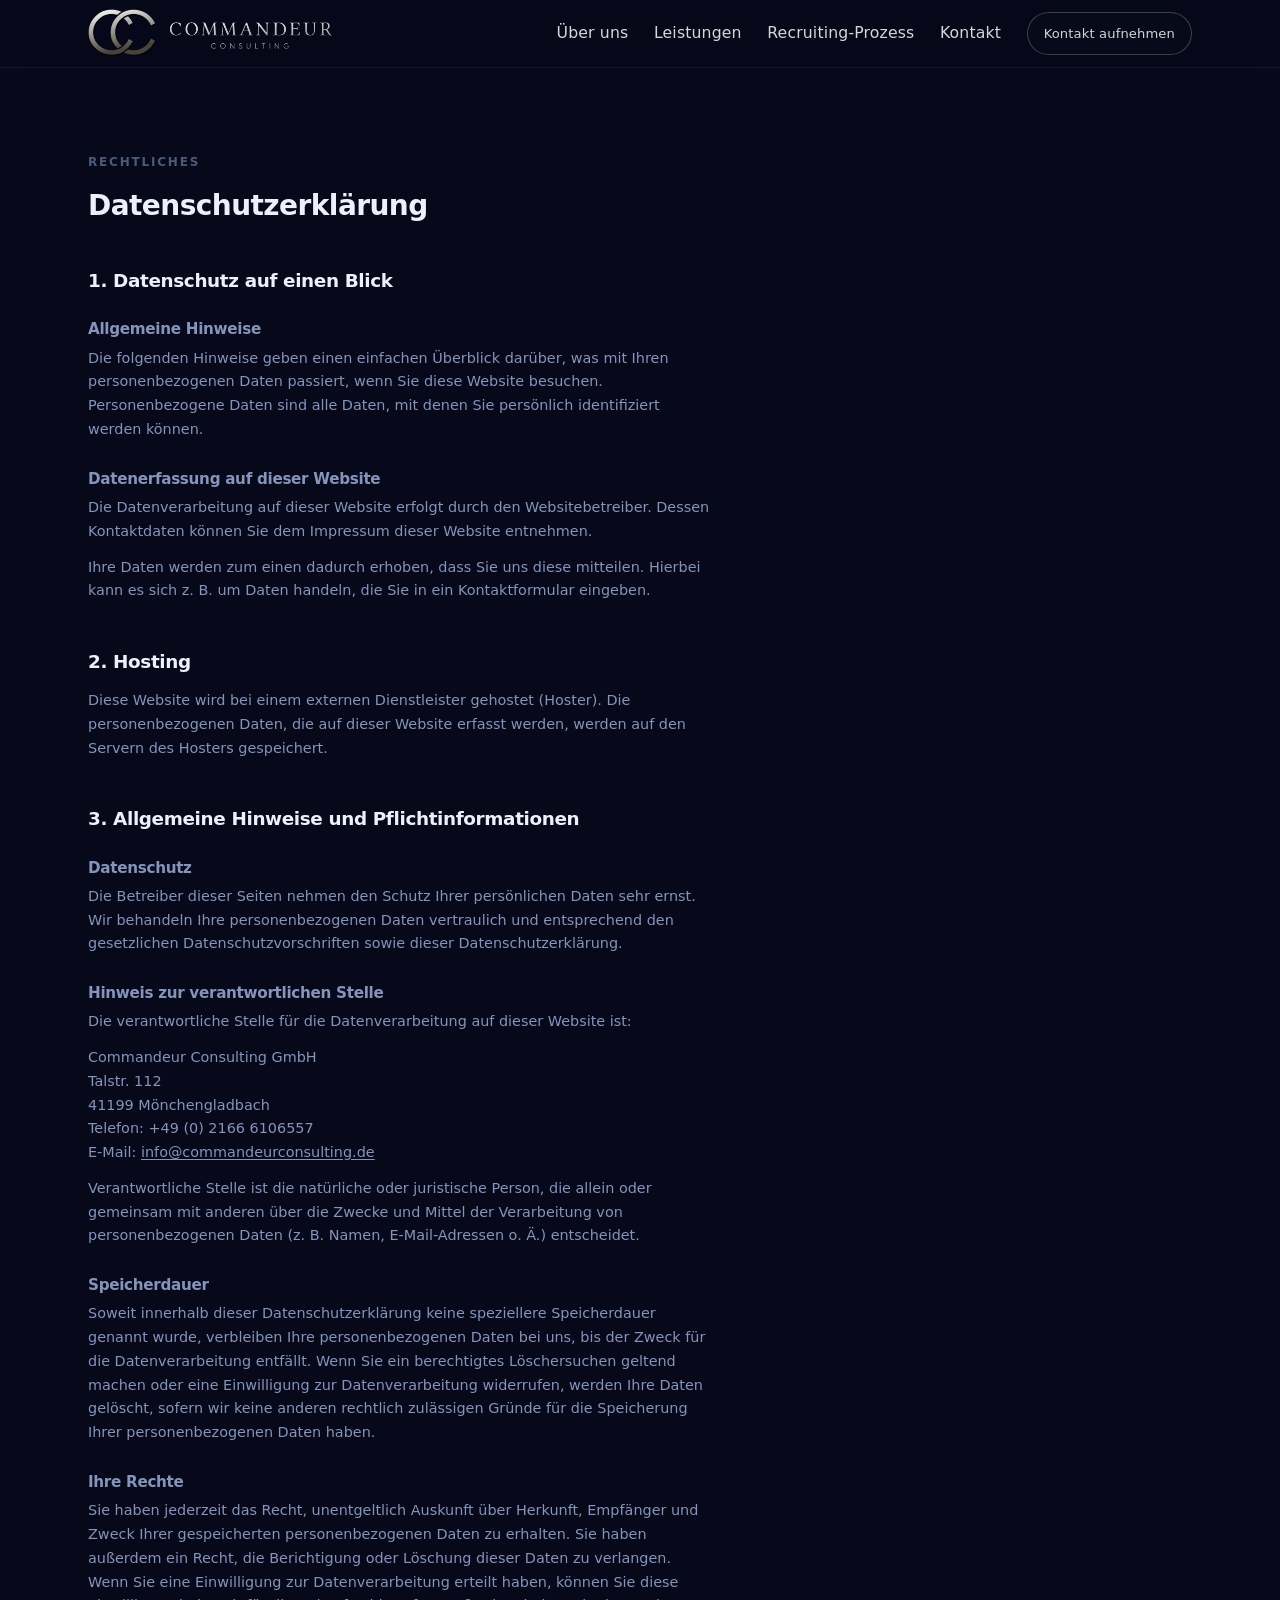
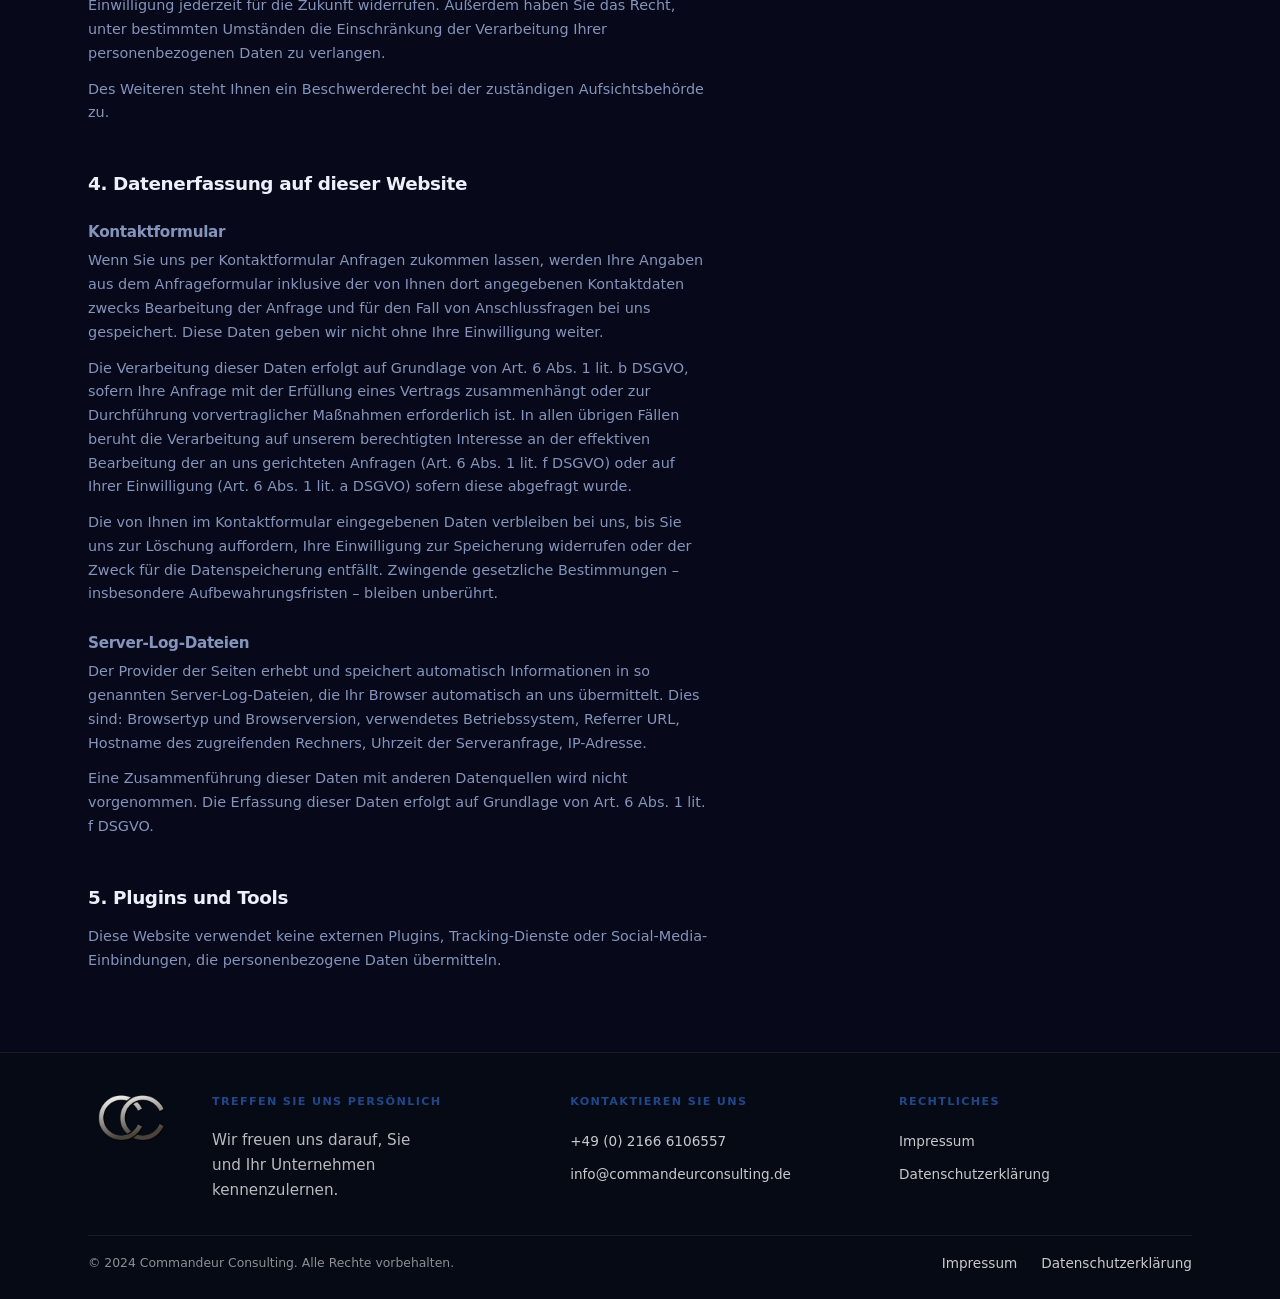
==== commit 91772d01: "integrate public brand and image assets" ====
--- a/pages/datenschutz.html
+++ b/pages/datenschutz.html
@@ -12,11 +12,7 @@
   <header class="header">
     <div class="container header__inner">
       <a href="../frontend/index.html" class="header__logo" aria-label="Commandeur Consulting Startseite">
-        <span class="header__logo-mark" aria-hidden="true">cc</span>
-        <span class="header__logo-text">
-          <span class="header__logo-name">Commandeur Consulting</span>
-          <span class="header__logo-tag">Personalberatung für Tax, Audit und Legal</span>
-        </span>
+        <img src="../frontend/assets/brand/logo-commandeur-consulting.png" alt="Commandeur Consulting" class="header__logo-image">
       </a>
       <nav class="nav" aria-label="Hauptnavigation">
         <ul class="nav__list">
@@ -107,7 +103,7 @@
     <div class="container">
       <div class="footer__inner">
         <div class="footer__logo-block">
-          <span class="footer__mark" aria-hidden="true">cc</span>
+          <img src="../frontend/assets/brand/brand-mark-cc.png" alt="" class="footer__mark-image">
         </div>
         <div>
           <p class="footer__heading">Treffen Sie uns persönlich</p>
--- a/frontend/css/styles.css
+++ b/frontend/css/styles.css
@@ -189,44 +189,14 @@
 .header__logo {
   display: inline-flex;
   align-items: center;
-  gap: 0.9rem;
   color: var(--text-primary);
   flex-shrink: 0;
 }
 
-.header__logo-mark {
-  display: inline-flex;
-  align-items: center;
-  justify-content: center;
-  width: 2.8rem;
-  aspect-ratio: 1;
-  border: 1px solid rgba(209, 238, 235, 0.44);
-  border-radius: 6px;
-  color: #d1eeeb;
-  font-size: 1rem;
-  font-weight: 600;
-  letter-spacing: 0.02em;
-  text-transform: lowercase;
-}
-
-.header__logo-text {
-  display: flex;
-  flex-direction: column;
-  gap: 0.12rem;
-}
-
-.header__logo-name {
-  font-size: 0.96rem;
-  font-weight: 600;
-  letter-spacing: 0.08em;
-  color: var(--text-primary);
-  text-transform: uppercase;
-}
-
-.header__logo-tag {
-  font-size: 0.7rem;
-  letter-spacing: 0.02em;
-  color: rgba(236, 240, 250, 0.62);
+.header__logo-image {
+  display: block;
+  width: clamp(176px, 24vw, 244px);
+  height: auto;
 }
 
 .nav {
@@ -417,6 +387,21 @@
   margin-bottom: 0.75rem;
 }
 
+.card__icon {
+  display: inline-flex;
+  align-items: center;
+  justify-content: center;
+  width: 3.75rem;
+  height: 3.75rem;
+  margin: 0 auto 1rem;
+}
+
+.card__icon-image {
+  width: 100%;
+  height: 100%;
+  object-fit: contain;
+}
+
 .card__title {
   font-size: 1.05rem;
   font-weight: 600;
@@ -748,19 +733,10 @@
   justify-content: center;
 }
 
-.footer__mark {
-  display: inline-flex;
-  align-items: center;
-  justify-content: center;
+.footer__mark-image {
+  display: block;
   width: 4.2rem;
-  aspect-ratio: 1;
-  border: 1px solid rgba(209, 238, 235, 0.44);
-  border-radius: 6px;
-  color: #d1eeeb;
-  font-size: 1.55rem;
-  font-weight: 600;
-  letter-spacing: 0.02em;
-  text-transform: lowercase;
+  height: auto;
 }
 
 .footer__heading {
@@ -928,6 +904,15 @@
   color: rgba(255, 255, 255, 0.72);
   font-size: clamp(2rem, 6vw, 3.2rem);
   letter-spacing: 0.1em;
+}
+
+.about-person__photo {
+  display: block;
+  object-fit: cover;
+  background: none;
+  color: inherit;
+  font-size: 0;
+  letter-spacing: 0;
 }
 
 .about-person__name {
@@ -1406,132 +1391,6 @@
   background: #0c1728;
 }
 
-.home-page .card__label {
-  position: relative;
-  display: inline-flex;
-  align-items: center;
-  justify-content: center;
-  width: 3.2rem;
-  height: 2.7rem;
-  margin: 0 auto 1rem;
-  color: var(--accent-mid);
-}
-
-.home-page .card__label::before,
-.home-page .card__label::after,
-.home-page .card__label span,
-.home-page .card__label span::before,
-.home-page .card__label span::after {
-  content: "";
-  position: absolute;
-  box-sizing: border-box;
-  border-color: rgba(209, 238, 235, 0.78);
-  color: var(--accent-mid);
-}
-
-.home-page .card__label--search::before {
-  width: 1.15rem;
-  height: 1.15rem;
-  border: 1.4px solid rgba(209, 238, 235, 0.78);
-  border-radius: 50%;
-  top: 0.55rem;
-  left: 0.65rem;
-}
-
-.home-page .card__label--search::after {
-  width: 0.82rem;
-  border-top: 1.4px solid rgba(209, 238, 235, 0.78);
-  transform: rotate(45deg);
-  right: 0.52rem;
-  bottom: 0.62rem;
-}
-
-.home-page .card__label--network::before,
-.home-page .card__label--network::after,
-.home-page .card__label--network span::before {
-  width: 0.42rem;
-  height: 0.42rem;
-  border: 1.4px solid rgba(209, 238, 235, 0.78);
-  border-radius: 50%;
-}
-
-.home-page .card__label--network::before {
-  top: 0.55rem;
-  left: 1.38rem;
-}
-
-.home-page .card__label--network::after {
-  bottom: 0.48rem;
-  left: 0.56rem;
-}
-
-.home-page .card__label--network span::before {
-  bottom: 0.48rem;
-  right: 0.56rem;
-}
-
-.home-page .card__label--network span::after {
-  inset: 0;
-  background:
-    linear-gradient(rgba(209, 238, 235, 0.78), rgba(209, 238, 235, 0.78)) center 0.95rem / 1.4px 0.82rem no-repeat,
-    linear-gradient(60deg, transparent 47%, rgba(209, 238, 235, 0.78) 48%, rgba(209, 238, 235, 0.78) 52%, transparent 53%) left 0.68rem bottom 0.78rem / 1.1rem 0.9rem no-repeat,
-    linear-gradient(-60deg, transparent 47%, rgba(209, 238, 235, 0.78) 48%, rgba(209, 238, 235, 0.78) 52%, transparent 53%) right 0.68rem bottom 0.78rem / 1.1rem 0.9rem no-repeat;
-}
-
-.home-page .card__label--path::before {
-  width: 2rem;
-  height: 1rem;
-  border-left: 1.4px solid rgba(209, 238, 235, 0.78);
-  border-bottom: 1.4px solid rgba(209, 238, 235, 0.78);
-  left: 0.58rem;
-  top: 0.52rem;
-}
-
-.home-page .card__label--path::after {
-  width: 0.58rem;
-  height: 0.58rem;
-  border-top: 1.4px solid rgba(209, 238, 235, 0.78);
-  border-right: 1.4px solid rgba(209, 238, 235, 0.78);
-  transform: rotate(45deg);
-  right: 0.52rem;
-  top: 1.2rem;
-}
-
-.home-page .card__label--path span::before {
-  width: 0.34rem;
-  height: 0.34rem;
-  border: 1.4px solid rgba(209, 238, 235, 0.78);
-  border-radius: 50%;
-  left: 0.5rem;
-  top: 0.42rem;
-}
-
-.home-page .card__label--insight::before {
-  width: 1.55rem;
-  height: 1.55rem;
-  border: 1.4px solid rgba(209, 238, 235, 0.78);
-  border-radius: 50%;
-  top: 0.42rem;
-  left: 0.82rem;
-}
-
-.home-page .card__label--insight::after {
-  width: 0.28rem;
-  height: 0.78rem;
-  background: rgba(209, 238, 235, 0.78);
-  top: 0.8rem;
-  left: 1.46rem;
-}
-
-.home-page .card__label--insight span::before {
-  width: 0.28rem;
-  height: 0.28rem;
-  background: rgba(209, 238, 235, 0.78);
-  border-radius: 50%;
-  bottom: 0.5rem;
-  left: 1.46rem;
-}
-
 .home-page .card__title {
   font-size: 1.26rem;
   line-height: 1.18;
@@ -1707,22 +1566,6 @@
     padding-inline: 1rem;
   }
 
-  .home-page .header__logo {
-    gap: 0.7rem;
-  }
-
-  .home-page .header__logo-mark {
-    width: 2.35rem;
-  }
-
-  .home-page .header__logo-name {
-    font-size: 0.82rem;
-  }
-
-  .home-page .header__logo-tag {
-    display: none;
-  }
-
   .home-page .section--lg {
     padding-block: 6.5rem 4.5rem;
   }
@@ -1743,7 +1586,7 @@
     min-height: auto;
   }
 
-  .home-page .card__label {
+  .home-page .card__icon {
     margin-bottom: 0.85rem;
   }
 
@@ -1795,10 +1638,6 @@
     display: flex;
   }
 
-  .header__logo-tag {
-    display: none;
-  }
-
   .contact-grid {
     grid-template-columns: 1fr;
     gap: var(--sp-lg);
@@ -1845,16 +1684,8 @@
     --sp-2xl: 5rem;
   }
 
-  .header__logo {
-    gap: 0.7rem;
-  }
-
-  .header__logo-mark {
-    width: 2.35rem;
-  }
-
-  .header__logo-name {
-    font-size: 0.82rem;
+  .header__logo-image {
+    width: clamp(150px, 44vw, 176px);
   }
 
   .cards {
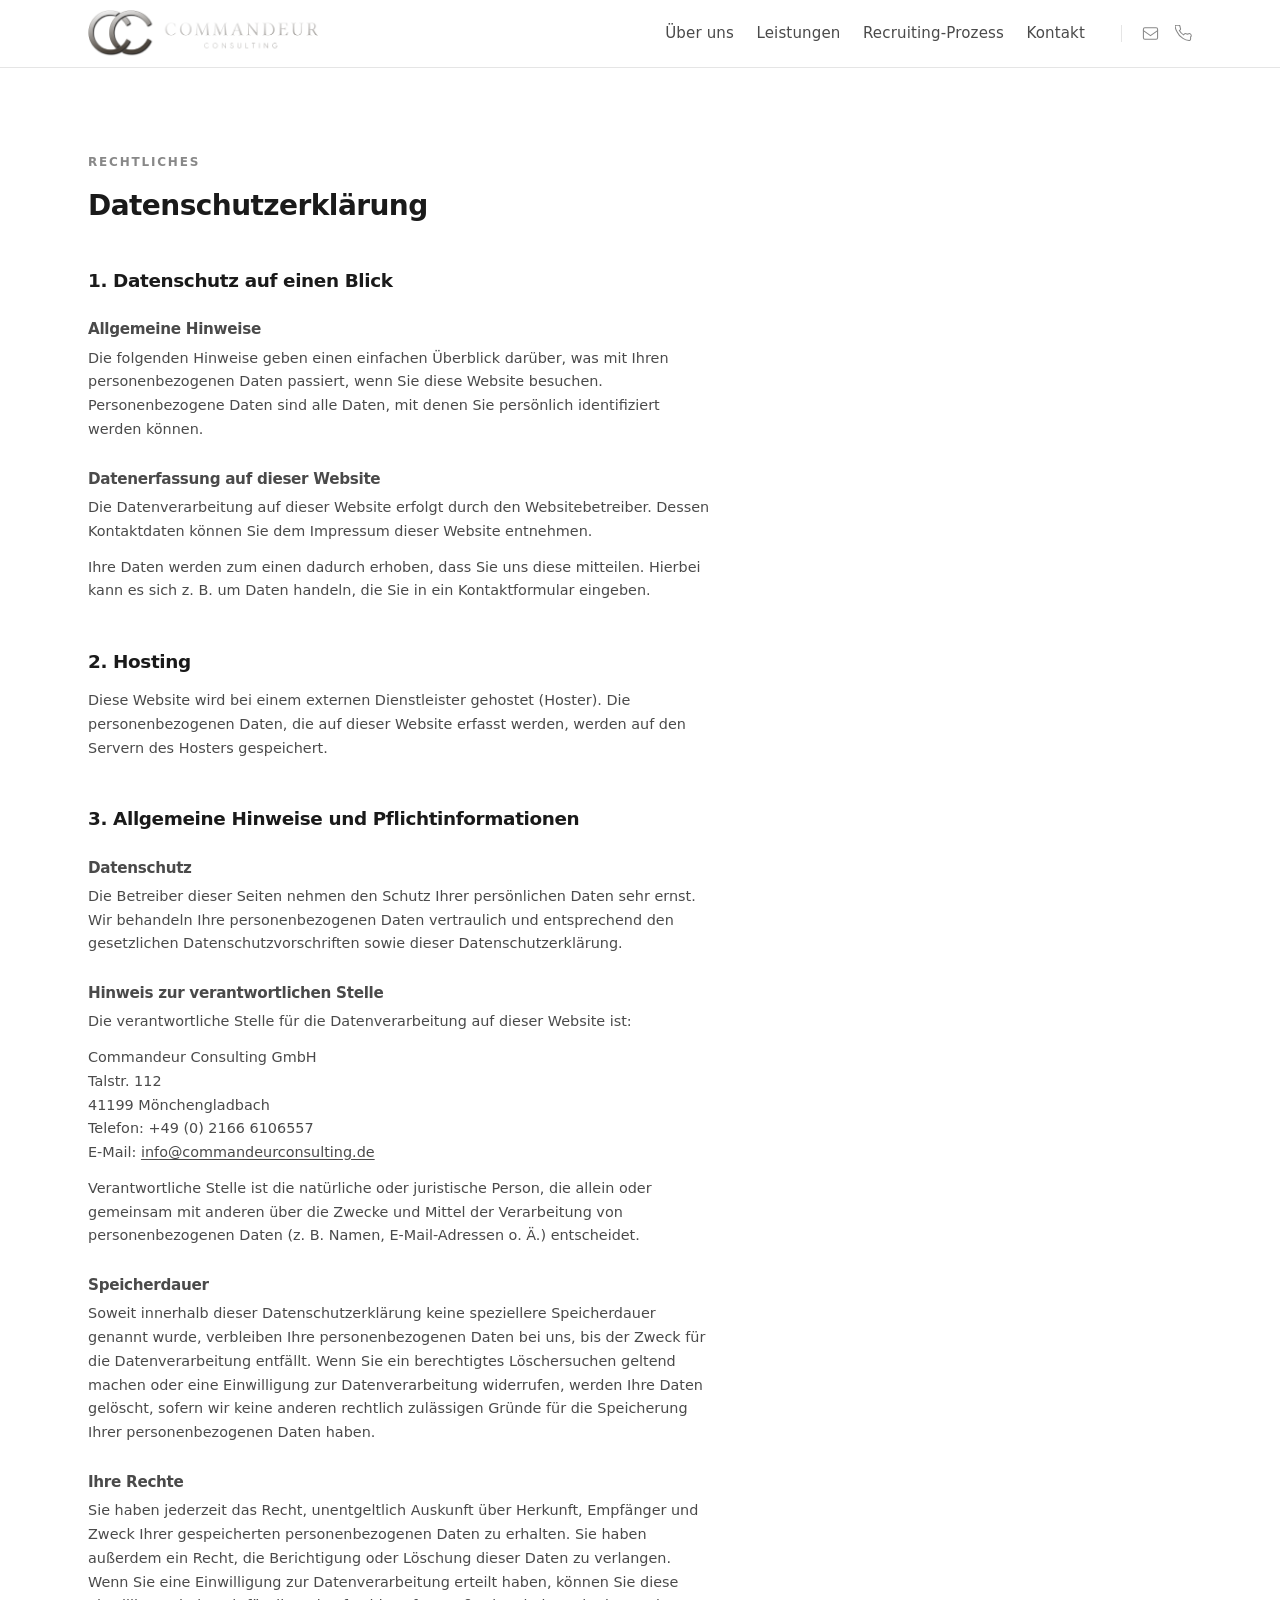
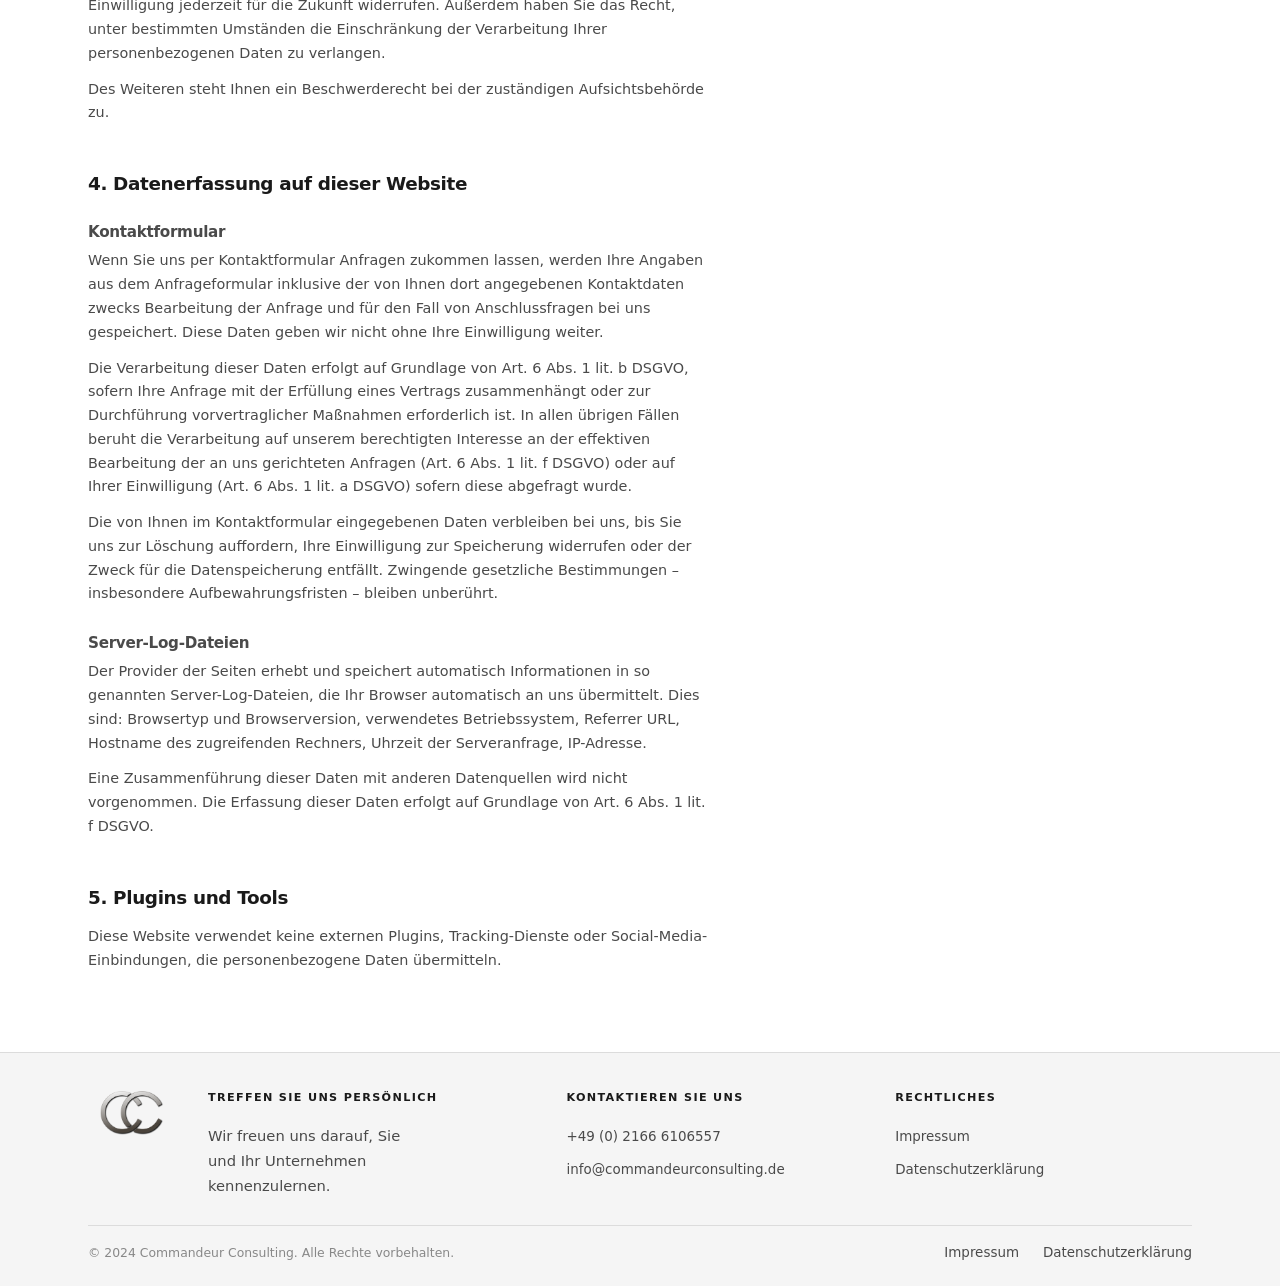
==== commit 9ab83554: "increase fidelity to original website behavior and layout Co-Authored-By: Claude Sonnet 4.6 <noreply" ====
--- a/pages/datenschutz.html
+++ b/pages/datenschutz.html
@@ -21,7 +21,14 @@
           <li><a href="recruiting-prozess.html" class="nav__link">Recruiting-Prozess</a></li>
           <li><a href="kontakt.html" class="nav__link">Kontakt</a></li>
         </ul>
-        <a href="kontakt.html" class="btn btn--outline nav__cta">Kontakt aufnehmen</a>
+        <div class="nav__contacts">
+          <a href="mailto:info@commandeurconsulting.de" class="nav__contact-link" aria-label="E-Mail: info@commandeurconsulting.de">
+            <svg width="17" height="17" viewBox="0 0 24 24" fill="none" stroke="currentColor" stroke-width="1.5" stroke-linecap="round" stroke-linejoin="round" aria-hidden="true"><rect x="2" y="4" width="20" height="16" rx="2"/><path d="M2 8l10 7 10-7"/></svg>
+          </a>
+          <a href="tel:+4921666106557" class="nav__contact-link" aria-label="Telefon: +49 2166 6106557">
+            <svg width="17" height="17" viewBox="0 0 24 24" fill="none" stroke="currentColor" stroke-width="1.5" stroke-linecap="round" stroke-linejoin="round" aria-hidden="true"><path d="M22 16.92v3a2 2 0 01-2.18 2 19.79 19.79 0 01-8.63-3.07A19.5 19.5 0 013.07 9.81a19.79 19.79 0 01-3.07-8.63A2 2 0 012 .18h3a2 2 0 012 1.72c.127.96.361 1.903.7 2.81a2 2 0 01-.45 2.11L6.09 7.91a16 16 0 006 6l1.27-1.27a2 2 0 012.11-.45c.907.339 1.85.573 2.81.7A2 2 0 0122 16.92z"/></svg>
+          </a>
+        </div>
       </nav>
       <button class="burger" aria-label="Navigation öffnen" aria-expanded="false">
         <span class="burger__bar"></span>
@@ -39,7 +46,10 @@
       <li><a href="recruiting-prozess.html" class="mobile-nav__link">Recruiting-Prozess</a></li>
       <li><a href="kontakt.html" class="mobile-nav__link">Kontakt</a></li>
     </ul>
-    <a href="kontakt.html" class="btn btn--outline mobile-nav__cta">Kontakt aufnehmen</a>
+    <div class="mobile-nav__contacts">
+      <a href="mailto:info@commandeurconsulting.de" class="mobile-nav__contact">info@commandeurconsulting.de</a>
+      <a href="tel:+4921666106557" class="mobile-nav__contact">+49 (0) 2166 6106557</a>
+    </div>
   </div>
 
   <main>
--- a/frontend/css/styles.css
+++ b/frontend/css/styles.css
@@ -6,16 +6,16 @@
    ============================================================ */
 :root {
   /* Colors */
-  --bg-base:       #07091a;
-  --bg-surface:    #0c1025;
-  --bg-elevated:   #111730;
-  --border:        rgba(255, 255, 255, 0.07);
-  --border-hover:  rgba(255, 255, 255, 0.16);
-  --accent:        #1b3870;
-  --accent-mid:    #22468a;
-  --text-primary:  #ecf0fa;
-  --text-secondary:#8494bb;
-  --text-muted:    #4c5a7a;
+  --bg-base:       #ffffff;
+  --bg-surface:    #f5f5f5;
+  --bg-elevated:   #ffffff;
+  --border:        rgba(0, 0, 0, 0.10);
+  --border-hover:  rgba(0, 0, 0, 0.22);
+  --accent:        #1a1a1a;
+  --accent-mid:    #1a1a1a;
+  --text-primary:  #1a1a1a;
+  --text-secondary:#4a4a4a;
+  --text-muted:    #888888;
 
   /* Typography */
   --font: -apple-system, BlinkMacSystemFont, 'Segoe UI', system-ui, Arial, sans-serif;
@@ -33,7 +33,7 @@
   --header-h:  68px;
 
   /* Radius */
-  --r-pill: 100px;
+  --r-pill: 8px;
   --r-sm:   4px;
   --r-md:   8px;
   --r-lg:   14px;
@@ -66,9 +66,7 @@
 }
 
 body.home-page {
-  background:
-    radial-gradient(circle at top right, rgba(39, 52, 80, 0.32), transparent 34%),
-    linear-gradient(180deg, #06101f 0%, #07101d 38%, #050915 100%);
+  background: var(--bg-base);
 }
 
 img, svg { display: block; max-width: 100%; }
@@ -135,24 +133,27 @@
   display: inline-flex;
   align-items: center;
   gap: 0.5rem;
-  padding: 0.75rem 1.75rem;
+  padding: 0.78rem 1.5rem;
   border-radius: var(--r-pill);
-  font-size: 0.9rem;
+  font-size: 0.88rem;
   font-weight: 500;
   letter-spacing: 0.01em;
-  transition: background var(--tr), border-color var(--tr), color var(--tr), opacity var(--tr);
+  transition: background var(--tr), border-color var(--tr), color var(--tr), opacity var(--tr), transform var(--tr), box-shadow var(--tr);
   white-space: nowrap;
 }
 
 .btn--primary {
   background: var(--text-primary);
-  color: var(--bg-base);
+  color: #ffffff;
   border: 1px solid transparent;
+  box-shadow: 0 0 0 rgba(0, 0, 0, 0);
 }
 
 .btn--primary:hover {
-  background: #fff;
-  opacity: 0.9;
+  background: #333333;
+  opacity: 1;
+  transform: translateY(-1px);
+  box-shadow: 0 8px 16px rgba(0, 0, 0, 0.12);
 }
 
 .btn--outline {
@@ -163,7 +164,9 @@
 
 .btn--outline:hover {
   border-color: var(--text-primary);
-  background: rgba(255, 255, 255, 0.04);
+  background: rgba(0, 0, 0, 0.04);
+  transform: translateY(-1px);
+  box-shadow: 0 6px 14px rgba(0, 0, 0, 0.06);
 }
 
 /* 6. Header & Navigation
@@ -173,9 +176,7 @@
   top: 0;
   z-index: 100;
   height: var(--header-h);
-  background: rgba(7, 9, 26, 0.92);
-  backdrop-filter: blur(12px);
-  -webkit-backdrop-filter: blur(12px);
+  background: var(--bg-base);
   border-bottom: 1px solid var(--border);
 }
 
@@ -195,26 +196,26 @@
 
 .header__logo-image {
   display: block;
-  width: clamp(176px, 24vw, 244px);
+  width: clamp(168px, 22vw, 230px);
   height: auto;
 }
 
 .nav {
   display: flex;
   align-items: center;
-  gap: 1.25rem;
+  gap: 1rem;
 }
 
 .nav__list {
   display: flex;
   align-items: center;
-  gap: 1.6rem;
+  gap: 1.4rem;
 }
 
 .nav__link {
-  font-size: 0.98rem;
+  font-size: 0.94rem;
   font-weight: 400;
-  color: rgba(255, 255, 255, 0.84);
+  color: var(--text-secondary);
   letter-spacing: 0.01em;
   transition: color var(--tr);
 }
@@ -227,18 +228,43 @@
 .nav__cta {
   display: inline-flex;
   min-height: 2.5rem;
-  padding: 0.62rem 1rem;
+  padding: 0.58rem 0.92rem;
   margin-left: 0.35rem;
-  border-color: rgba(209, 238, 235, 0.24);
-  background: rgba(9, 17, 33, 0.34);
-  color: rgba(255, 255, 255, 0.82);
-  font-size: 0.82rem;
+  border-color: var(--border-hover);
+  background: transparent;
+  color: var(--text-primary);
+  font-size: 0.8rem;
   font-weight: 500;
 }
 
 .nav__cta:hover {
-  border-color: rgba(209, 238, 235, 0.42);
-  background: rgba(9, 17, 33, 0.48);
+  border-color: var(--text-primary);
+  background: rgba(0, 0, 0, 0.04);
+}
+
+/* Nav contact icons */
+.nav__contacts {
+  display: flex;
+  align-items: center;
+  gap: 1rem;
+  margin-left: 1.25rem;
+  padding-left: 1.25rem;
+  border-left: 1px solid var(--border);
+}
+
+.nav__contact-link {
+  display: inline-flex;
+  align-items: center;
+  color: var(--text-muted);
+  transition: color var(--tr);
+}
+
+.nav__contact-link:hover {
+  color: var(--text-primary);
+}
+
+.nav__contact-link svg {
+  display: block;
 }
 
 /* 7. Burger Menu
@@ -317,6 +343,27 @@
   margin-top: var(--sp-md);
 }
 
+.mobile-nav__contacts {
+  display: flex;
+  flex-direction: column;
+  align-items: center;
+  gap: 0.5rem;
+  margin-top: var(--sp-md);
+  padding-top: var(--sp-md);
+  border-top: 1px solid var(--border);
+  width: 100%;
+}
+
+.mobile-nav__contact {
+  font-size: 0.9rem;
+  color: var(--text-secondary);
+  transition: color var(--tr);
+}
+
+.mobile-nav__contact:hover {
+  color: var(--text-primary);
+}
+
 /* 8. Hero
    ============================================================ */
 .hero {
@@ -324,11 +371,21 @@
 }
 
 .hero__inner {
-  max-width: 860px;
+  max-width: 820px;
 }
 
 .hero__h1 {
   margin-bottom: var(--sp-md);
+}
+
+.hero__tagline {
+  font-size: 1.05rem;
+  font-weight: 400;
+  color: var(--text-secondary);
+  padding-bottom: 1.5rem;
+  margin-bottom: 1.5rem;
+  border-bottom: 1px solid var(--border);
+  max-width: 52ch;
 }
 
 .hero__text {
@@ -349,12 +406,29 @@
 
 /* Hero – page variant (smaller) */
 .hero--page {
-  padding-block: var(--sp-xl);
+  padding-block: 4.5rem 4rem;
   border-bottom: 1px solid var(--border);
 }
 
 .hero--page .hero__h1 {
-  font-size: clamp(1.75rem, 4vw, 2.75rem);
+  font-size: clamp(1.9rem, 4vw, 2.55rem);
+}
+
+.hero--page .hero__inner {
+  max-width: 780px;
+}
+
+.hero--page .hero__text {
+  max-width: 48rem;
+  margin-bottom: 1rem;
+}
+
+.hero--page .hero__text:last-of-type {
+  margin-bottom: 0;
+}
+
+.hero--page .hero__actions {
+  margin-top: 1.5rem;
 }
 
 /* 9. Cards
@@ -370,12 +444,14 @@
   border: 1px solid var(--border);
   border-radius: var(--r-lg);
   padding: var(--sp-md) var(--sp-md) calc(var(--sp-md) + 0.5rem);
-  transition: border-color var(--tr), background var(--tr);
+  transition: border-color var(--tr), background var(--tr), transform var(--tr), box-shadow var(--tr);
 }
 
 .card:hover {
   border-color: var(--border-hover);
   background: var(--bg-elevated);
+  transform: translateY(-1px);
+  box-shadow: 0 12px 22px rgba(0, 0, 0, 0.14);
 }
 
 .card__label {
@@ -400,6 +476,13 @@
   width: 100%;
   height: 100%;
   object-fit: contain;
+  filter: brightness(0);
+  transition: transform var(--tr), opacity var(--tr), filter var(--tr);
+}
+
+.card:hover .card__icon-image {
+  transform: translateY(-1px);
+  opacity: 0.82;
 }
 
 .card__title {
@@ -462,6 +545,13 @@
   border-radius: var(--r-lg);
   padding: var(--sp-md);
   min-height: 180px;
+  transition: border-color var(--tr), background var(--tr), transform var(--tr);
+}
+
+.contact-card:hover {
+  border-color: var(--border-hover);
+  background: var(--bg-surface);
+  transform: translateY(-1px);
 }
 
 .contact-card__title {
@@ -602,7 +692,7 @@
 .form__select {
   appearance: none;
   -webkit-appearance: none;
-  background-image: url("data:image/svg+xml,%3Csvg xmlns='http://www.w3.org/2000/svg' width='12' height='8' viewBox='0 0 12 8'%3E%3Cpath d='M1 1l5 5 5-5' stroke='%234c5a7a' stroke-width='1.5' fill='none' stroke-linecap='round'/%3E%3C/svg%3E");
+  background-image: url("data:image/svg+xml,%3Csvg xmlns='http://www.w3.org/2000/svg' width='12' height='8' viewBox='0 0 12 8'%3E%3Cpath d='M1 1l5 5 5-5' stroke='%23666666' stroke-width='1.5' fill='none' stroke-linecap='round'/%3E%3C/svg%3E");
   background-repeat: no-repeat;
   background-position: right 0.9rem center;
   padding-right: 2.2rem;
@@ -704,26 +794,54 @@
 }
 
 .form__static-note {
-  font-size: 0.875rem;
-  color: var(--text-secondary);
-  margin-top: 0.5rem;
-  max-width: none;
+  display: grid;
+  gap: 0.45rem;
+  margin-top: 0.9rem;
+  padding: 1rem 1.1rem;
+  border: 1px solid rgba(17, 23, 48, 0.1);
+  border-radius: 8px;
+  background: #f6f7f9;
+  color: var(--text-secondary);
+  max-width: 42rem;
+}
+
+.form__static-note strong {
+  font-size: 0.78rem;
+  font-weight: 700;
+  letter-spacing: 0.12em;
+  text-transform: uppercase;
+  color: var(--text-primary);
+}
+
+.form__static-note span {
+  font-size: 0.92rem;
+  line-height: 1.7;
+}
+
+.form__static-note a {
+  color: var(--text-primary);
+  text-decoration: underline;
+  text-underline-offset: 2px;
+}
+
+.form__static-note a:hover {
+  color: var(--text-primary);
 }
 
 /* 13. Footer
    ============================================================ */
 .footer {
-  background: #050a15;
+  background: var(--bg-surface);
   border-top: 1px solid var(--border);
-  padding-block: 2.5rem 1.5rem;
+  padding-block: 2.2rem 1.35rem;
 }
 
 .footer__inner {
   display: grid;
   grid-template-columns: 88px 1.1fr 1fr 1fr;
-  gap: 2.25rem;
+  gap: 2rem;
   align-items: start;
-  padding-bottom: 2rem;
+  padding-bottom: 1.7rem;
   border-bottom: 1px solid var(--border);
 }
 
@@ -735,7 +853,7 @@
 
 .footer__mark-image {
   display: block;
-  width: 4.2rem;
+  width: 4rem;
   height: auto;
 }
 
@@ -749,9 +867,9 @@
 }
 
 .footer__text {
-  font-size: 0.95rem;
-  line-height: 1.65;
-  color: rgba(255, 255, 255, 0.72);
+  font-size: 0.92rem;
+  line-height: 1.7;
+  color: var(--text-secondary);
   max-width: 24ch;
 }
 
@@ -762,8 +880,8 @@
 }
 
 .footer__link {
-  font-size: 0.85rem;
-  color: rgba(255, 255, 255, 0.78);
+  font-size: 0.84rem;
+  color: var(--text-secondary);
   transition: color var(--tr);
 }
 
@@ -782,7 +900,7 @@
 
 .footer__copy {
   font-size: 0.775rem;
-  color: rgba(255, 255, 255, 0.54);
+  color: var(--text-muted);
   max-width: none;
 }
 
@@ -898,10 +1016,9 @@
   margin: 0 auto 1.5rem;
   border-radius: 12px;
   border: 1px solid var(--border);
-  background:
-    radial-gradient(circle at top, rgba(255, 255, 255, 0.08), transparent 52%),
-    linear-gradient(180deg, rgba(255, 255, 255, 0.03), rgba(255, 255, 255, 0.01));
-  color: rgba(255, 255, 255, 0.72);
+  background: #f5f6f8;
+  box-shadow: 0 14px 32px rgba(17, 23, 48, 0.08);
+  color: var(--text-muted);
   font-size: clamp(2rem, 6vw, 3.2rem);
   letter-spacing: 0.1em;
 }
@@ -928,9 +1045,9 @@
 }
 
 .about-values {
-  background: linear-gradient(90deg, rgba(35, 54, 91, 1) 0%, rgba(60, 83, 133, 1) 100%);
-  border-top: 1px solid rgba(209, 238, 235, 0.12);
-  border-bottom: 1px solid rgba(209, 238, 235, 0.12);
+  background: var(--bg-surface);
+  border-top: 1px solid var(--border);
+  border-bottom: 1px solid var(--border);
 }
 
 .about-values__intro {
@@ -942,7 +1059,7 @@
   display: block;
   margin-bottom: 0.6rem;
   font-size: 1rem;
-  color: rgba(255, 255, 255, 0.9);
+  color: var(--text-muted);
 }
 
 .about-values__heading {
@@ -960,9 +1077,9 @@
 }
 
 .about-values .principle {
-  border: 1px solid rgba(209, 238, 235, 0.8);
+  border: 1px solid var(--border);
   border-radius: 6px;
-  background: transparent;
+  background: var(--bg-base);
   text-align: center;
   padding: 1.5rem 1.25rem;
 }
@@ -972,7 +1089,7 @@
 }
 
 .about-values .principle__text {
-  color: rgba(255, 255, 255, 0.88);
+  color: var(--text-secondary);
 }
 
 .about-values .principle__num {
@@ -985,7 +1102,8 @@
 }
 
 .about-closing {
-  background: linear-gradient(180deg, rgba(12, 16, 37, 0.96) 0%, rgba(8, 11, 25, 1) 100%);
+  background: var(--bg-base);
+  border-top: 1px solid var(--border);
   padding-block: 6rem;
   text-align: center;
 }
@@ -1018,6 +1136,13 @@
   border: 1px solid var(--border);
   border-radius: var(--r-lg);
   padding: var(--sp-md);
+  transition: border-color var(--tr), background var(--tr), transform var(--tr);
+}
+
+.leit-card:hover {
+  border-color: var(--border-hover);
+  background: var(--bg-surface);
+  transform: translateY(-1px);
 }
 
 .leit-card__num {
@@ -1037,19 +1162,24 @@
 
 .leistungen-detail {
   border-bottom: 1px solid var(--border);
-  padding-block: var(--sp-xl);
+  padding-block: calc(var(--sp-xl) - 0.4rem);
 }
 
 .detail-block {
-  display: grid;
-  grid-template-columns: 280px 1fr;
-  gap: var(--sp-lg);
-  padding-block: var(--sp-lg);
+  display: block;
+  padding-block: 2.25rem;
   border-bottom: 1px solid var(--border);
+  transition: border-color var(--tr), background var(--tr);
+}
+
+.detail-block:hover {
+  border-color: var(--border-hover);
+  background: var(--bg-surface);
 }
 
 .detail-block__heading {
-  max-width: 260px;
+  max-width: none;
+  margin-bottom: 0.6rem;
 }
 
 .detail-block__body {
@@ -1089,6 +1219,7 @@
 .services-contact {
   border-top: 1px solid var(--border);
   text-align: center;
+  padding-top: calc(var(--sp-xl) - 0.35rem);
 }
 
 .services-contact__intro {
@@ -1126,7 +1257,7 @@
 }
 
 .recruiting-process {
-  padding-top: calc(var(--sp-xl) - 0.5rem);
+  padding-top: calc(var(--sp-xl) - 0.8rem);
 }
 
 .recruiting-process__intro {
@@ -1157,13 +1288,13 @@
 }
 
 .process-step:hover {
-  background: rgba(255,255,255,0.015);
+  background: var(--bg-surface);
 }
 
 .process-step__num {
   font-size: 2rem;
   font-weight: 700;
-  color: var(--bg-elevated);
+  color: rgba(26, 26, 26, 0.22);
   letter-spacing: -0.05em;
   line-height: 1;
   padding-top: 0.2rem;
@@ -1252,18 +1383,7 @@
 /* Homepage parity adjustments
    ============================================================ */
 .home-page {
-  --bg-base: #050a15;
-  --bg-surface: #091121;
-  --bg-elevated: #0d1728;
-  --border: rgba(209, 238, 235, 0.16);
-  --border-hover: rgba(209, 238, 235, 0.34);
-  --accent: #7fb7d8;
-  --accent-mid: #d1eeeb;
-  --text-primary: #f4f6fb;
-  --text-secondary: rgba(255, 255, 255, 0.8);
-  --text-muted: rgba(209, 238, 235, 0.64);
   --container: 1200px;
-  --header-h: 92px;
   --r-md: 6px;
   --r-lg: 6px;
 }
@@ -1277,41 +1397,7 @@
 }
 
 .home-page .section--lg {
-  padding-block: 8rem 5.75rem;
-}
-
-.home-page .header {
-  position: absolute;
-  width: 100%;
-  height: var(--header-h);
-  background: transparent;
-  border-bottom: none;
-  backdrop-filter: none;
-  -webkit-backdrop-filter: none;
-}
-
-.home-page .header__inner {
-  padding-top: 1rem;
-}
-
-.home-page .hero {
-  position: relative;
-  overflow: hidden;
-}
-
-.home-page .hero::before {
-  content: "";
-  position: absolute;
-  inset: 0;
-  background:
-    linear-gradient(180deg, rgba(5, 10, 21, 0.08) 0%, rgba(5, 10, 21, 0.55) 100%),
-    radial-gradient(circle at 88% 16%, rgba(127, 183, 216, 0.16), transparent 28%);
-  pointer-events: none;
-}
-
-.home-page .hero .container {
-  position: relative;
-  z-index: 1;
+  padding-block: 5rem 4.5rem;
 }
 
 .home-page .hero__inner {
@@ -1322,24 +1408,25 @@
   margin-bottom: 1.15rem;
   font-size: 0.92rem;
   letter-spacing: 0.12em;
-  color: var(--accent-mid);
+  color: var(--text-muted);
 }
 
 .home-page .hero__h1 {
-  max-width: 15ch;
-  margin-bottom: 1.35rem;
-  font-size: clamp(3rem, 6vw, 4.6rem);
-  line-height: 1.03;
-  font-weight: 500;
-  letter-spacing: 0;
+  max-width: 20ch;
+  margin-bottom: 1.1rem;
+  font-size: clamp(2.2rem, 5vw, 3.5rem);
+  line-height: 1.1;
+  font-weight: 700;
+  letter-spacing: 0.06em;
+  text-transform: uppercase;
 }
 
 .home-page .hero__text {
   max-width: 57ch;
   margin-bottom: 2rem;
-  font-size: 1.1rem;
+  font-size: 1.05rem;
   line-height: 1.72;
-  color: rgba(255, 255, 255, 0.86);
+  color: var(--text-secondary);
 }
 
 .home-page .btn {
@@ -1352,24 +1439,26 @@
 }
 
 .home-page .btn--primary {
-  background: var(--accent-mid);
-  color: #07101d;
+  background: var(--text-primary);
+  color: #ffffff;
 }
 
 .home-page .btn--primary:hover {
-  background: #e2f6f2;
+  background: #333333;
+  box-shadow: 0 8px 20px rgba(0, 0, 0, 0.12);
 }
 
 .home-page .btn--outline {
-  border-color: rgba(209, 238, 235, 0.34);
-  background: rgba(255, 255, 255, 0.02);
+  border-color: var(--border-hover);
+  background: transparent;
+  color: var(--text-primary);
 }
 
 .home-page .cards {
   grid-template-columns: repeat(4, minmax(0, 1fr));
   gap: 0;
   border: 1px solid var(--border);
-  background: rgba(209, 238, 235, 0.08);
+  background: var(--bg-surface);
   max-width: 1120px;
   margin: 0 auto;
 }
@@ -1379,7 +1468,7 @@
   border: 0;
   border-radius: 0;
   padding: 2.15rem 1.5rem 2rem;
-  background: var(--bg-surface);
+  background: var(--bg-elevated);
   text-align: center;
 }
 
@@ -1388,26 +1477,26 @@
 }
 
 .home-page .card:hover {
-  background: #0c1728;
+  background: var(--bg-surface);
+  box-shadow: none;
 }
 
 .home-page .card__title {
-  font-size: 1.26rem;
-  line-height: 1.18;
+  font-size: 1.15rem;
+  line-height: 1.22;
 }
 
 .home-page .card__text {
   margin-top: 0.9rem;
   font-size: 0.96rem;
   line-height: 1.7;
-  color: rgba(255, 255, 255, 0.74);
+  color: var(--text-secondary);
 }
 
 .home-page .statement {
-  background: transparent;
+  background: var(--bg-base);
   border-top: 1px solid var(--border);
   border-bottom: 1px solid var(--border);
-  position: relative;
 }
 
 .home-page .statement__inner {
@@ -1418,29 +1507,17 @@
 .home-page .statement__quote {
   border-left: none;
   padding-left: 0;
-  font-size: clamp(1.35rem, 2.2vw, 1.9rem);
-  line-height: 1.56;
-  color: rgba(255, 255, 255, 0.82);
+  font-size: clamp(1.15rem, 2vw, 1.55rem);
+  line-height: 1.65;
+  color: var(--text-secondary);
   text-align: center;
 }
 
 .home-page .contact-section {
-  background: linear-gradient(180deg, rgba(9, 17, 33, 0.98) 0%, rgba(7, 12, 24, 0.98) 100%);
+  background: var(--bg-surface);
   border-top: 1px solid var(--border);
   position: relative;
-  padding-top: 5.4rem;
-}
-
-.home-page .contact-section::before {
-  content: "";
-  position: absolute;
-  top: 0;
-  left: 50%;
-  width: 6rem;
-  height: 1.4rem;
-  transform: translate(-50%, -50%);
-  background: linear-gradient(180deg, rgba(213, 239, 235, 0.95) 0%, rgba(213, 239, 235, 0.72) 100%);
-  clip-path: polygon(0 0, 50% 100%, 100% 0);
+  padding-top: 5rem;
 }
 
 .home-page .contact-section__intro {
@@ -1454,18 +1531,18 @@
 }
 
 .home-page .contact-section__heading {
-  max-width: 12ch;
+  max-width: 16ch;
   margin: 0 auto 1rem;
-  font-size: clamp(2.2rem, 4vw, 2.85rem);
-  line-height: 1.02;
-  font-weight: 500;
+  font-size: clamp(1.9rem, 3.5vw, 2.5rem);
+  line-height: 1.1;
+  font-weight: 600;
 }
 
 .home-page .contact-section__lead {
   max-width: 44rem;
   margin: 0 auto;
-  font-size: 1.05rem;
-  color: rgba(255, 255, 255, 0.84);
+  font-size: 1rem;
+  color: var(--text-secondary);
 }
 
 .home-page .contact-grid {
@@ -1478,7 +1555,7 @@
 .home-page .contact-form {
   padding: 1.7rem;
   border: 1px solid var(--border);
-  background: rgba(255, 255, 255, 0.03);
+  background: var(--bg-elevated);
 }
 
 .home-page .form__row:first-child {
@@ -1492,30 +1569,18 @@
 .home-page .form__label,
 .home-page .contact-data__label,
 .home-page .footer__heading {
-  color: var(--accent-mid);
+  color: var(--text-muted);
 }
 
 .home-page .form__input,
 .home-page .form__select,
 .home-page .form__textarea,
 .home-page .form__file-label {
-  border-color: rgba(209, 238, 235, 0.24);
-  background: rgba(255, 255, 255, 0.05);
+  border-color: var(--border);
+  background: var(--bg-elevated);
 }
 
 @media (max-width: 1024px) {
-  .home-page .header {
-    position: sticky;
-    background: rgba(5, 10, 21, 0.94);
-    border-bottom: 1px solid var(--border);
-    backdrop-filter: blur(12px);
-    -webkit-backdrop-filter: blur(12px);
-  }
-
-  .home-page .header__inner {
-    padding-top: 0;
-  }
-
   .home-page .card {
     border-bottom: 1px solid var(--border);
   }
@@ -1543,12 +1608,12 @@
   }
 
   .mobile-nav {
-    background: rgba(5, 10, 21, 0.98);
+    background: var(--bg-base);
   }
 
   .mobile-nav__link {
     font-size: 1.35rem;
-    color: rgba(255, 255, 255, 0.88);
+    color: var(--text-secondary);
   }
 
   .footer__inner {
@@ -1567,7 +1632,7 @@
   }
 
   .home-page .section--lg {
-    padding-block: 6.5rem 4.5rem;
+    padding-block: 4rem 3.5rem;
   }
 
   .home-page .hero__h1 {
@@ -1630,7 +1695,8 @@
    ============================================================ */
 @media (max-width: 900px) {
   .nav__list,
-  .nav__cta {
+  .nav__cta,
+  .nav__contacts {
     display: none;
   }
 
@@ -1688,6 +1754,10 @@
     width: clamp(150px, 44vw, 176px);
   }
 
+  .hero--page {
+    padding-block: 3.75rem 3.25rem;
+  }
+
   .cards {
     grid-template-columns: 1fr;
   }
